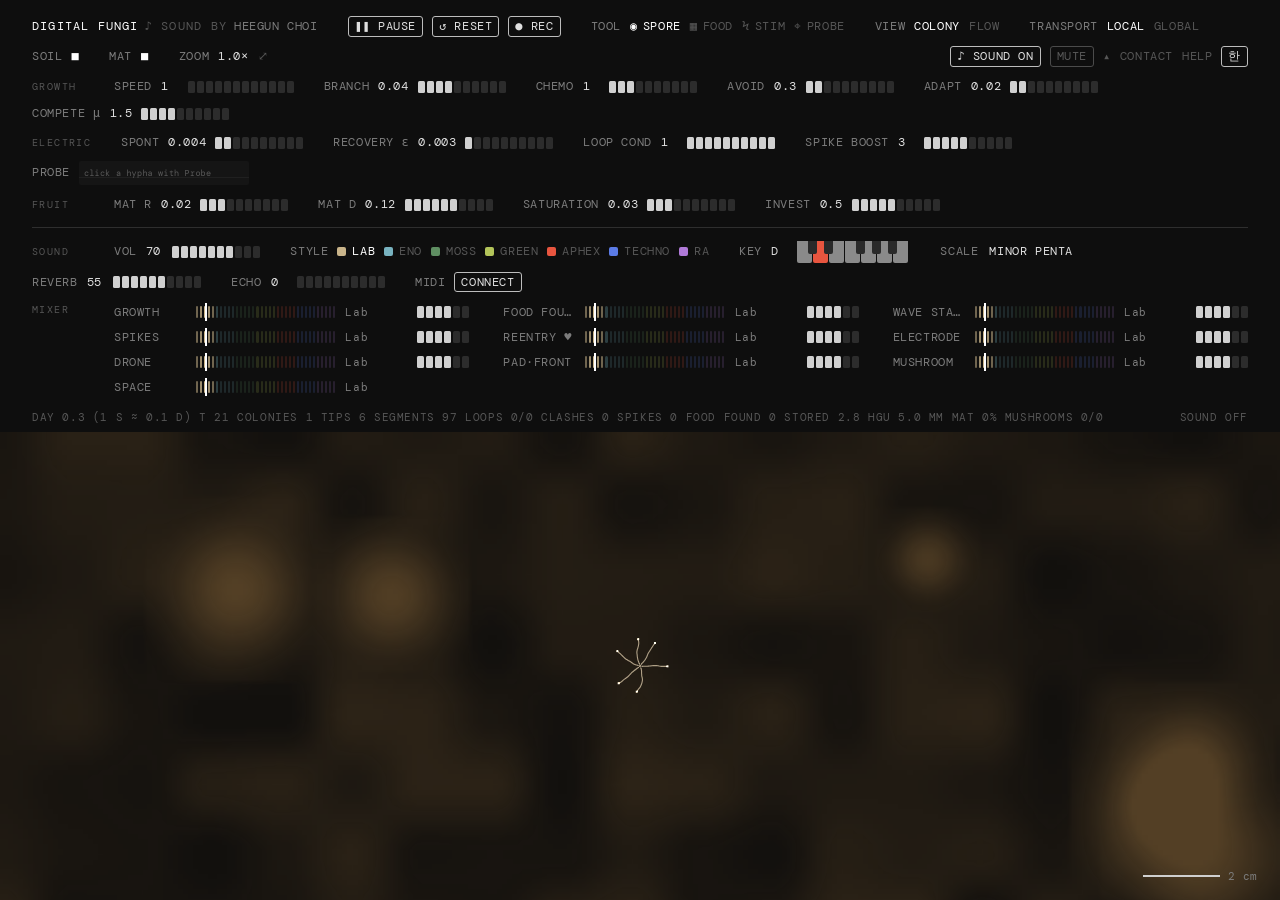
==== index.html @ 8b076d61 "Sound styles as one file each (defineStyle registry); add 90s Techno - Each style lives in src/style" ====
<!doctype html>
<html lang="en">
<head>
<meta charset="utf-8">
<meta name="viewport" content="width=device-width, initial-scale=1">
<title>Digital Fungi Sound</title>
<link rel="preconnect" href="https://fonts.googleapis.com">
<link rel="preconnect" href="https://fonts.gstatic.com" crossorigin>
<link href="https://fonts.googleapis.com/css2?family=DM+Mono:wght@400;500&display=swap" rel="stylesheet">
<style>
  :root {
    --bg: #0e0e0e;
    --fg: #e0e0e0;
    --strong: #ffffff;
    --muted: #7c7c7c;
    --muted-2: #565656;
    --muted-3: #2e2e2e;
    --bar-on: #d0d0d0;
    --bar-off: #2c2c2c;
    --red: #e8553f;
  }
  :root { color-scheme: dark; }  /* 한 가지 어두운 화면으로 정한 디자인 */
  * { box-sizing: border-box; }
  html, body { margin: 0; height: 100%; overflow: hidden; background: var(--bg); color: var(--fg);
    font: 12px/1.4 'DM Mono', ui-monospace, SFMono-Regular, Menlo, monospace; letter-spacing: 0.05em; }
  body { display: flex; flex-direction: column; user-select: none; }
  button { font: inherit; letter-spacing: inherit; color: inherit; background: none; border: 0; padding: 0; cursor: pointer; }

  /* ---------- 위쪽 조작 줄 ---------- */
  /* 조절 바는 화면의 60%까지, 넘치면 바 안에서 스크롤 (무대가 늘 남도록) */
  #bar { padding: 16px 32px 4px; display: flex; flex-direction: column; gap: 11px; flex-shrink: 0; max-height: 60%; overflow-y: auto; }
  .line { display: flex; flex-wrap: wrap; align-items: center; column-gap: 30px; row-gap: 9px; }
  /* 단계: 0 = 첫 줄만, 1 = + 성장 · 전기, 2 = + 소리 · 믹서 */
  #bar[data-level="0"] > .sim-row, #bar[data-level="0"] > .sound-row, #bar[data-level="1"] > .sound-row { display: none; }
  .rule { height: 1px; background: var(--muted-3); margin: 2px 0; }
  .title { color: var(--strong); text-transform: uppercase; letter-spacing: 0.1em; }
  .title small { color: var(--muted-2); font-size: inherit; margin-left: 6px; }
  .group { color: var(--muted-2); text-transform: uppercase; font-size: 10px; letter-spacing: 0.14em; min-width: 52px; }
  .ctl { display: inline-flex; align-items: center; gap: 9px; white-space: nowrap; }
  .lbl { color: var(--muted); text-transform: uppercase; }
  .lbl.nocase { text-transform: none; }  /* 대문자로 바꾸면 μ · ε가 그리스 대문자(M · E처럼 보임)가 된다 */
  output { color: var(--fg); min-width: 2.5ch; font-variant-numeric: tabular-nums; }
  .push { margin-left: auto; }
  .btn { border: 1px solid #bdbdbd; border-radius: 3px; padding: 1px 6px; text-transform: uppercase; color: var(--fg); }
  .btn:hover { background: #1d1d1d; }
  .btn.on { border-color: var(--red); color: var(--red); }
  .btn:disabled { opacity: 0.35; cursor: default; }
  .opt { color: var(--muted-2); text-transform: uppercase; }
  .opt:hover { color: var(--muted); }
  .opt.on { color: var(--strong); }
  .opt .g { margin-right: 5px; }
  .sw { display: inline-block; width: 9px; height: 9px; border-radius: 2px; margin-right: 6px; vertical-align: -1px; }
  .hidden { display: none; }

  /* 블록 막대: 끌거나 휠로 */
  .meter { display: inline-flex; gap: 2px; cursor: ew-resize; padding: 3px 0; touch-action: none; }
  .meter i { width: 7px; height: 12px; border-radius: 1.5px; background: var(--bar-off); }
  .meter i.on { background: var(--bar-on); }
  .meter:hover i.on { background: var(--strong); }

  /* 믹서: 이름 | 스타일 띠 | 섞인 상태 | 음량 */
  #mixer { display: grid; grid-template-columns: repeat(auto-fill, minmax(330px, 1fr)); column-gap: 34px; row-gap: 7px; }
  .chan { display: grid; grid-template-columns: 72px minmax(96px, 1fr) 62px 52px; align-items: center; gap: 10px; }
  .chan .lbl { overflow: hidden; text-overflow: ellipsis; }
  .chan output { color: var(--muted); font-size: 11px; overflow: hidden; }
  .track { position: relative; display: flex; gap: 2px; height: 18px; align-items: center; cursor: ew-resize; touch-action: none; }
  .track i { flex: 1; height: 12px; border-radius: 1.5px; }
  .track b { position: absolute; top: 0; bottom: 0; width: 2px; margin-left: -1px; background: var(--strong); pointer-events: none; }

  /* 건반: 으뜸음 고르기 */
  .keys { position: relative; width: 113px; height: 22px; cursor: pointer; }
  .keys span { position: absolute; top: 0; border-radius: 0 0 2px 2px; }
  .keys .w { width: 15px; height: 22px; background: #8a8a8a; }
  .keys .b { width: 9px; height: 13px; background: #2a2a2a; z-index: 1; }
  .keys span:hover { filter: brightness(1.25); }
  .keys span.on { background: var(--red); }
  select.plain { appearance: none; -webkit-appearance: none; background: none; border: 0; color: var(--fg); font: inherit;
    letter-spacing: inherit; text-transform: uppercase; cursor: pointer; padding: 0 2px; }
  select.plain option { background: #161616; }
  #scope { width: 170px; height: 24px; border-radius: 2px; }

  /* ---------- 상태 줄 + 무대 ---------- */
  #status { display: flex; justify-content: space-between; gap: 24px; padding: 10px 32px 6px; color: var(--muted-2);
    font-size: 11px; white-space: nowrap; overflow: hidden; text-transform: uppercase; }
  #status span { overflow: hidden; text-overflow: ellipsis; }
  /* 무대: 조작 줄 · 상태 줄 아래를 화면 끝까지 꽉 채운다 */
  #stage { position: relative; flex: 1; min-height: 160px; margin: 0; background-color: #0b0b0b; }
  #world { position: absolute; inset: 0; width: 100%; height: 100%; display: block; cursor: crosshair; touch-action: none; }
  #scalebar { position: absolute; right: 22px; bottom: 16px; display: flex; align-items: center; gap: 8px; pointer-events: none;
    color: var(--muted); font-size: 11px; }
  #scalebar i { display: block; height: 2px; background: #cfcfcf; }
  #help, #contact { position: absolute; padding: 12px 16px; line-height: 1.75;
    background: rgba(12, 12, 12, 0.94); border: 1px solid #333; border-radius: 3px; color: var(--fg); }
  #help { left: 18px; bottom: 18px; max-width: 620px; }
  /* 만든 사람 · 연락처: 도움말과 같은 판, 무대 오른쪽 위 */
  #contact { right: 18px; top: 18px; min-width: 300px; }
  #contact .who { color: var(--strong); text-transform: uppercase; letter-spacing: 0.1em; margin-bottom: 6px; }
  #contact dl { display: grid; grid-template-columns: 84px auto; column-gap: 12px; row-gap: 2px; margin: 0; align-items: center; }
  #contact dt { color: var(--muted); text-transform: uppercase; }
  #contact dd { margin: 0; display: flex; align-items: center; gap: 10px; white-space: nowrap; }
  #contact a { color: var(--fg); text-decoration: none; border-bottom: 1px solid var(--muted-3); }
  #contact a:hover, #contact a:focus-visible { color: var(--strong); border-bottom-color: var(--strong); }
  #contact .mail { user-select: text; }
  .byline { color: var(--muted-2); text-transform: uppercase; }
  .byline b { color: var(--muted); font-weight: 400; }
  /* 휴대폰 폭: 여백 16 px, 믹서는 한 줄씩 */
  @media (max-width: 600px) {
    #bar, #status { padding-left: 16px; padding-right: 16px; }
    #bar { max-height: 50%; }
    #mixer { grid-template-columns: minmax(0, 1fr); }
    .chan { grid-template-columns: 64px minmax(0, 1fr) 54px 48px; }
    .line { column-gap: 18px; }
    #help { left: 8px; right: 8px; bottom: 8px; }
    #contact { left: 8px; right: 8px; top: 8px; min-width: 0; }
  }
  #help b { color: var(--muted); font-weight: 400; text-transform: uppercase; margin-right: 6px; }
  #legend { margin-top: 6px; color: var(--muted); }
</style>
</head>
<body>

<header id="bar" data-level="2">
  <!-- 1: 제목 · 재생 · 도구 · 보기 · 언어 -->
  <div class="line">
    <span class="ctl"><span class="title">Digital Fungi<small>♪ sound</small></span><span class="byline">by <b>Heegun Choi</b></span></span>
    <span class="ctl">
      <button class="btn" id="pause"></button>
      <button class="btn" id="reset" data-i18n-title="reset.t"></button>
      <button class="btn" id="rec" data-i18n-title="rec.t"></button>
    </span>
    <span class="ctl" id="tools">
      <span class="lbl" data-i18n="tool"></span>
      <button class="opt on" data-tool="spore" data-i18n-title="tool.spore.t"><span class="g">◉</span><span data-i18n="tool.spore"></span></button>
      <button class="opt" data-tool="food" data-i18n-title="tool.food.t"><span class="g">▦</span><span data-i18n="tool.food"></span></button>
      <button class="opt" data-tool="stim" data-i18n-title="tool.stim.t"><span class="g">ϟ</span><span data-i18n="tool.stim"></span></button>
      <button class="opt" data-tool="probe" data-i18n-title="tool.probe.t"><span class="g">⌖</span><span data-i18n="tool.probe"></span></button>
    </span>
    <span class="ctl">
      <span class="lbl" data-i18n="view"></span>
      <button class="opt on" data-view="colony" data-i18n="view.colony"></button>
      <button class="opt" data-view="flow" data-i18n="view.flow"></button>
    </span>
    <span class="ctl" data-i18n-title="transport.t">
      <span class="lbl" data-i18n="transport"></span>
      <button class="opt on" data-transport="local" data-i18n="transport.local"></button>
      <button class="opt" data-transport="global" data-i18n="transport.global"></button>
    </span>
    <span class="ctl">
      <span class="lbl" data-i18n="soil"></span>
      <button class="opt on" id="soil">■</button>
    </span>
    <span class="ctl">
      <span class="lbl" data-i18n="mat"></span>
      <button class="opt on" id="matToggle">■</button>
    </span>
    <span class="ctl" data-i18n-title="zoom.t">
      <span class="lbl" data-i18n="zoom"></span>
      <output id="zoom">1.0×</output>
      <button class="opt" id="fit" data-i18n-title="fit.t">⤢</button>
    </span>
    <span class="ctl push">
      <button class="btn" id="soundOn" data-i18n-title="soundOn.t"></button>
      <button class="btn" id="mute" data-i18n-title="mute.t" disabled></button>
      <button class="opt" id="barToggle" data-i18n-title="bar.t">▴</button>
      <button class="opt" id="contactBtn" data-i18n="contact" data-i18n-title="contactTitle"></button>
      <button class="opt" id="helpBtn" data-i18n="help" data-i18n-title="helpTitle"></button>
      <button class="btn" id="lang" data-i18n="lang" data-i18n-title="langTitle"></button>
    </span>
  </div>

  <!-- 2: 성장 (한 번 펼치면) -->
  <div class="line sim-row">
    <span class="group" data-i18n="grow"></span>
    <span class="ctl"><span class="lbl" data-i18n="p.speed"></span><output></output><span class="meter"></span>
      <input type="range" class="hidden" id="speed" min="1" max="12" step="1" value="1"></span>
    <span class="ctl"><span class="lbl" data-i18n="p.branch"></span><output></output><span class="meter"></span>
      <input type="range" class="hidden" id="branch" min="0" max="0.1" step="0.002" value="0.04"></span>
    <span class="ctl"><span class="lbl" data-i18n="p.chemo"></span><output></output><span class="meter"></span>
      <input type="range" class="hidden" id="chemo" min="0" max="3" step="0.1" value="1"></span>
    <span class="ctl"><span class="lbl" data-i18n="p.avoid"></span><output></output><span class="meter"></span>
      <input type="range" class="hidden" id="avoid" min="0" max="2" step="0.05" value="0.3"></span>
    <span class="ctl"><span class="lbl" data-i18n="p.adapt"></span><output></output><span class="meter"></span>
      <input type="range" class="hidden" id="adapt" min="0.002" max="0.08" step="0.002" value="0.02"></span>
    <span class="ctl" data-i18n-title="p.flowExp.t"><span class="lbl nocase" data-i18n="p.flowExp"></span><output></output><span class="meter"></span>
      <input type="range" class="hidden" id="flowExp" min="0.5" max="3" step="0.1" value="1.5"></span>
  </div>

  <!-- 3: 전기 -->
  <div class="line sim-row">
    <span class="group" data-i18n="elec"></span>
    <span class="ctl" data-i18n-title="p.spontaneous.t"><span class="lbl" data-i18n="p.spontaneous"></span><output></output><span class="meter"></span>
      <input type="range" class="hidden" id="spontaneous" min="0" max="0.02" step="0.001" value="0.004"></span>
    <span class="ctl" data-i18n-title="p.elecRecovery.t"><span class="lbl nocase" data-i18n="p.elecRecovery"></span><output></output><span class="meter"></span>
      <input type="range" class="hidden" id="elecRecovery" min="0.001" max="0.02" step="0.001" value="0.003"></span>
    <span class="ctl" data-i18n-title="p.fusionConduct.t"><span class="lbl" data-i18n="p.fusionConduct"></span><output></output><span class="meter"></span>
      <input type="range" class="hidden" id="fusionConduct" min="0" max="1" step="0.05" value="1"></span>
    <span class="ctl" data-i18n-title="p.spikeResponse.t"><span class="lbl" data-i18n="p.spikeResponse"></span><output></output><span class="meter"></span>
      <input type="range" class="hidden" id="spikeResponse" min="0" max="6" step="0.5" value="3"></span>
    <span class="ctl"><span class="lbl" data-i18n="scope"></span><canvas id="scope" width="340" height="48"></canvas></span>
  </div>

  <!-- 3½: 매트 · 결실 -->
  <div class="line sim-row">
    <span class="group" data-i18n="fruitGrp"></span>
    <span class="ctl" data-i18n-title="p.matGrowth.t"><span class="lbl" data-i18n="p.matGrowth"></span><output></output><span class="meter"></span>
      <input type="range" class="hidden" id="matGrowth" min="0" max="0.06" step="0.002" value="0.02"></span>
    <span class="ctl" data-i18n-title="p.matSpread.t"><span class="lbl" data-i18n="p.matSpread"></span><output></output><span class="meter"></span>
      <input type="range" class="hidden" id="matSpread" min="0" max="0.2" step="0.01" value="0.12"></span>
    <span class="ctl" data-i18n-title="p.fruitSat.t"><span class="lbl" data-i18n="p.fruitSat"></span><output></output><span class="meter"></span>
      <input type="range" class="hidden" id="fruitSat" min="0" max="0.1" step="0.005" value="0.03"></span>
    <span class="ctl" data-i18n-title="p.fruitShare.t"><span class="lbl" data-i18n="p.fruitShare"></span><output></output><span class="meter"></span>
      <input type="range" class="hidden" id="fruitShare" min="0.1" max="0.9" step="0.05" value="0.5"></span>
  </div>

  <div class="rule sound-row"></div>

  <!-- 4: 소리 (한 번 더 펼치면). 소리 켜기 · 음소거는 어느 단계에서나 보이게 첫 줄에 -->
  <div class="line sound-row">
    <span class="group" data-i18n="sound"></span>
    <span class="ctl"><span class="lbl" data-i18n="volume"></span><output></output><span class="meter"></span>
      <input type="range" class="hidden" id="volume" min="0" max="1" step="0.01" value="0.7"></span>
    <span class="ctl" id="presets"><span class="lbl" data-i18n="style"></span></span>
    <span class="ctl"><span class="lbl" data-i18n="key"></span><output id="keyName"></output><span class="keys" id="keys"></span></span>
    <span class="ctl"><span class="lbl" data-i18n="scale"></span><select class="plain" id="soundScale"></select></span>
    <span class="ctl"><span class="lbl" data-i18n="reverb"></span><output></output><span class="meter"></span>
      <input type="range" class="hidden" id="reverb" min="0" max="1" step="0.01" value="0.55"></span>
    <span class="ctl" data-i18n-title="echo.t"><span class="lbl" data-i18n="echo"></span><output></output><span class="meter"></span>
      <input type="range" class="hidden" id="echo" min="0" max="1" step="0.01" value="0"></span>
    <span class="ctl" data-i18n-title="midi.t"><span class="lbl">MIDI</span>
      <button class="btn" id="midiBtn" data-i18n="midi.connect"></button>
      <select class="plain" id="midiOut" hidden></select></span>
  </div>

  <!-- 5: 믹서 (채널마다 스타일 띠 + 음량) -->
  <div class="line sound-row" style="align-items: start">
    <span class="group" data-i18n="mixer" data-i18n-title="mixer.t"></span>
    <div id="mixer" style="flex: 1"></div>
  </div>
</header>

<div id="status"><span id="simStats"></span><span id="soundStats"></span></div>

<main id="stage">
  <canvas id="world"></canvas>
  <div id="scalebar"><i></i><span></span></div>
  <div id="contact" hidden>
    <div class="who">Heegun Choi</div>
    <dl>
      <dt>Instagram</dt><dd><a href="https://www.instagram.com/biinggala/" target="_blank" rel="noopener">@biinggala ↗</a></dd>
      <dt>GitHub</dt><dd><a href="https://github.com/biinggala" target="_blank" rel="noopener">biinggala ↗</a></dd>
      <dt data-i18n="email"></dt><dd><span class="mail" id="mail">biinggala@gmail.com</span><button class="btn" id="copyMail" data-i18n="copy"></button></dd>
    </dl>
  </div>
  <div id="help" hidden>
    <div data-i18n-html="help.body"></div>
    <div id="legend"></div>
  </div>
</main>

<script src="src/i18n.js?v=18"></script>
<script src="src/mycelium.js?v=13"></script>
<script src="src/sound.js?v=24"></script>
<!-- 소리 스타일: 파일 하나에 하나. 이 순서가 믹서 손잡이의 왼쪽 → 오른쪽 (이웃끼리 섞인다) -->
<script src="src/styles/lab.js?v=1"></script>
<script src="src/styles/eno.js?v=1"></script>
<script src="src/styles/moss.js?v=1"></script>
<script src="src/styles/greenhouse.js?v=1"></script>
<script src="src/styles/aphex.js?v=1"></script>
<script src="src/styles/techno.js?v=1"></script>
<script src="src/styles/sunra.js?v=1"></script>
<script src="src/main.js?v=34"></script>
</body>
</html>
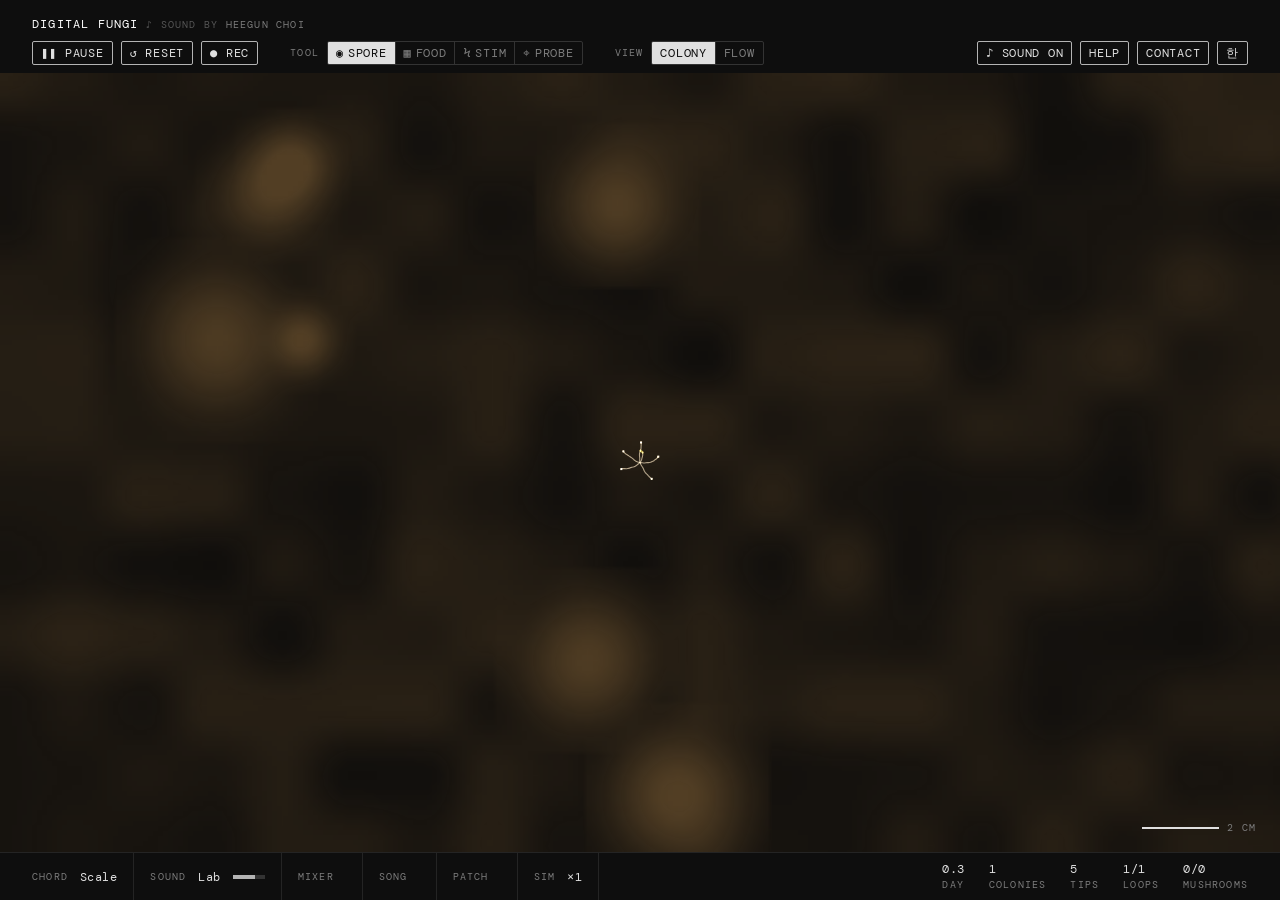
==== commit 687a2424: "Merge the design-system UI; fit sound styles into it - Style colours are ds.css category tokens (var" ====
--- a/index.html
+++ b/index.html
@@ -7,267 +7,398 @@
 <link rel="preconnect" href="https://fonts.googleapis.com">
 <link rel="preconnect" href="https://fonts.gstatic.com" crossorigin>
 <link href="https://fonts.googleapis.com/css2?family=DM+Mono:wght@400;500&display=swap" rel="stylesheet">
+<link rel="stylesheet" href="src/ds.css?v=3">
 <style>
-  :root {
-    --bg: #0e0e0e;
-    --fg: #e0e0e0;
-    --strong: #ffffff;
-    --muted: #7c7c7c;
-    --muted-2: #565656;
-    --muted-3: #2e2e2e;
-    --bar-on: #d0d0d0;
-    --bar-off: #2c2c2c;
-    --red: #e8553f;
+  /* 배치와 이 앱에만 있는 부품. 색 · 크기는 모두 src/ds.css 토큰 (mockups/lint-ds.sh로 검사) */
+  :root { color-scheme: dark; }
+  html, body { height: 100%; overflow: hidden; }
+  body { display: flex; flex-direction: column; user-select: none; }
+  .hidden { display: none !important; }
+
+  /* 무대 */
+  #stage { position: relative; flex: 1; min-height: calc(var(--u) * 5); margin: 0; background: var(--bg-stage); }
+  #world { position: absolute; inset: 0; width: 100%; height: 100%; display: block; cursor: crosshair; touch-action: none; }
+  #scalebar { position: absolute; right: var(--s6); bottom: var(--s4); display: flex; align-items: center; gap: var(--s2); pointer-events: none; }
+  #scalebar i { display: block; height: var(--stroke-2); background: var(--text-1); }
+  .stage-tools { display: none; position: absolute; left: var(--s4); right: var(--s4); bottom: var(--s4); justify-content: space-between; }
+  .stage-tools .seg { background: var(--bg-page); }
+
+  /* 겹쳐 뜨는 판: 도움말 · 연락처 */
+  .float { position: absolute; padding: var(--s3) var(--s4); background: var(--bg-page); border: var(--stroke) solid var(--line); line-height: var(--s6); }
+  #help { left: var(--s4); bottom: var(--s4); max-width: calc(var(--u) * 26); color: var(--text-2); }
+  #help b { color: var(--text-1); font-weight: 400; text-transform: uppercase; margin-right: var(--s2); }
+  #legend { margin-top: var(--s2); }
+  #legend .sw { margin-right: var(--s1); }
+  #contact { right: var(--s4); top: var(--s4); min-width: calc(var(--u) * 12); }
+  #contact dl { display: grid; grid-template-columns: calc(var(--col) + var(--s4)) auto; column-gap: var(--s3); margin: var(--s2) 0 0; align-items: center; }
+  #contact dd { margin: 0; display: flex; align-items: center; gap: var(--s2); white-space: nowrap; }
+  #contact a { color: var(--text-1); text-decoration: none; border-bottom: var(--stroke) solid var(--line-ctl); }
+  #contact a:hover, #contact a:focus-visible { color: var(--text-em); border-bottom-color: var(--text-em); }
+  #contact .mail { user-select: text; }
+
+  /* 판 */
+  .page { display: none; flex: 1; min-width: 0; }
+  .page.is-on { display: flex; }
+
+  /* 건반: 으뜸음 고르기. 고른 건반 = 선택 반전 */
+  .kb { position: relative; height: calc(var(--u) * 2 + var(--s2)); cursor: pointer; }
+  .kb i { position: absolute; top: 0; }
+  .kb .w { height: 100%; background: var(--line-ctl); border-right: var(--stroke) solid var(--bg-panel); }
+  .kb .b { height: 60%; background: var(--bg-stage); border: var(--stroke) solid var(--line-ctl); border-top: 0; z-index: 1; }
+  .kb i:hover { background: var(--text-3); }
+  .kb i.is-sel { background: var(--sel-bg); border-color: var(--sel-bg); }
+
+  .scales > button { text-transform: none; }
+  .styles > button { grid-template-columns: var(--s2) calc(var(--col) - var(--s2)) 1fr; }
+  select.plain { appearance: none; -webkit-appearance: none; height: var(--u); padding: 0 var(--s2); border: var(--stroke) solid var(--line-ctl); border-radius: var(--r);
+    background: var(--bg-panel); color: var(--text-1); font: inherit; letter-spacing: inherit; cursor: pointer; max-width: 100%; }
+  select.plain option { background: var(--bg-panel); }
+  .readouts { display: grid; grid-template-columns: repeat(auto-fill, minmax(calc(var(--col) + var(--s4)), 1fr)); gap: var(--s3) var(--s4); }
+  .readouts .ro { width: auto; align-items: flex-start; }
+  .readouts .v { white-space: nowrap; }
+
+  /* 믹서: 채널 = 이름 | 스타일 띠 | 섞인 상태 | 음량 */
+  #mixer { display: grid; grid-template-columns: repeat(auto-fill, minmax(calc(var(--col) * 6), 1fr)); column-gap: var(--s8); row-gap: var(--s1); }
+  .chan { display: grid; grid-template-columns: calc(var(--col) + var(--s6)) minmax(calc(var(--col) * 2), 1fr) calc(var(--col) + var(--s4)) var(--col); align-items: center; gap: var(--s3); height: var(--u); }
+  .chan .name { color: var(--text-2); overflow: hidden; text-overflow: ellipsis; white-space: nowrap; }
+  .chan .name.is-loud { color: var(--text-1); }
+  .chan output { color: var(--text-2); overflow: hidden; text-overflow: ellipsis; white-space: nowrap; }
+  /* 스타일 띠: 칸 6개 (스타일마다 하나). 윗선이 그 스타일의 범주색, 바탕은 섞인 정도만큼 밝다. 손잡이 = 흰 세로선 */
+  .track { position: relative; display: grid; gap: var(--stroke-2); height: var(--s4); cursor: ew-resize; touch-action: none; }
+  .track i { background: var(--fill); border-top: var(--stroke-2) solid; position: relative; }
+  .track i::after { content: ''; position: absolute; inset: 0; background: var(--fill-2); opacity: var(--w, 0); }
+  .track b { position: absolute; top: calc(var(--s1) * -1); bottom: calc(var(--s1) * -1); width: var(--stroke-2); margin-left: calc(var(--stroke) * -1); background: var(--text-em); pointer-events: none; }
+  .bar { cursor: ew-resize; touch-action: none; padding: var(--s2) 0; }
+
+  #scope { width: 100%; height: calc(var(--u) * 4); display: block; }
+
+  /* 곡: 장면 블록. 폭 = 길이(마디), 윗선 = 장면의 스타일 범주색, 지금 장면은 아래 신호색 막대로 진행 */
+  .arr { display: flex; gap: var(--stroke-2); height: calc(var(--u) * 3); }
+  .arr[hidden] { display: none; }
+  .scene { position: relative; min-width: calc(var(--col) + var(--s4)); background: var(--fill); border-top: var(--stroke-2) solid var(--text-3);
+    padding: var(--s1) var(--s2); display: flex; flex-direction: column; justify-content: space-between; overflow: hidden; cursor: pointer; text-align: left; }
+  .scene:hover { background: var(--line); }
+  .scene .lbl, .scene .t3 { white-space: nowrap; overflow: hidden; text-overflow: ellipsis; }
+  .scene.is-sel { background: var(--sel-bg); color: var(--sel-fg); }
+  .scene.is-sel .lbl, .scene.is-sel .t3 { color: var(--n6); }
+  .scene .run { position: absolute; left: 0; bottom: 0; height: var(--stroke-2); background: var(--live); }
+  .row-btns { display: flex; flex-wrap: wrap; gap: var(--s1); }
+
+  /* 패치 베이: 위 줄 = 소스(균사체), 아래 줄 = 목적지(소리). 잭 아래 막대 = 지금 값 */
+  .bay { position: relative; flex: 1; min-height: calc(var(--u) * 6); display: flex; flex-direction: column; justify-content: space-between; touch-action: none; }
+  .jrow { position: relative; z-index: 1; display: flex; justify-content: space-between; }
+  .jack { display: flex; flex-direction: column; align-items: center; gap: var(--s1); width: var(--col); cursor: crosshair; }
+  .jack svg { display: block; }
+  .jack .o { fill: var(--bg-panel); stroke: var(--text-3); }
+  .jack .i { fill: var(--bg-stage); stroke: var(--line-ctl); }
+  .jack.used .o { stroke: var(--text-1); }
+  .jack:hover .o, .jack.is-sel .o { stroke: var(--text-em); }
+  .jack.is-sel .i { fill: var(--sel-bg); }
+  .jack .meter { width: calc(var(--col) - var(--s4)); }
+  .cables { position: absolute; inset: 0; width: 100%; height: 100%; pointer-events: none; overflow: visible; }
+  .cables path { fill: none; stroke: var(--text-2); stroke-width: var(--stroke-2); }
+  .cables circle { fill: var(--text-2); }
+  .cables .is-sel path { stroke: var(--text-em); } .cables .is-sel circle { fill: var(--text-em); }
+  .cables .drag path { stroke: var(--text-1); stroke-dasharray: 4 4; }
+  .cablelist > button { grid-template-columns: 1fr calc(var(--col) - var(--s2)); }
+  .cablelist > button > :last-child { text-align: right; }
+
+  /* 화음: 근음 링 (5도권) */
+  .ring { display: block; margin: 0 auto; }
+  .ring .s { cursor: pointer; }
+  .ring .s path { fill: var(--fill); stroke: var(--bg-panel); stroke-width: var(--stroke-2); }
+  .ring .s text { fill: var(--text-3); font: var(--t-m) var(--font); }
+  .ring .s.near text { fill: var(--text-1); }
+  .ring .s:hover path { fill: var(--line); }
+  .ring .s.is-sel path { fill: var(--sel-bg); } .ring .s.is-sel text { fill: var(--sel-fg); }
+  .ring .c1 { fill: var(--text-em); font: var(--t-l) var(--font); }
+  .ring .c2 { fill: var(--text-2); font: var(--t-s) var(--font); letter-spacing: var(--t-s-track); }
+  .ring.is-off .s path { fill: var(--bg-panel); stroke: var(--fill); }
+  /* 구성음 건반 (보기 전용): 울리는 음 = 선택 반전, 근음 = 아래 홈 */
+  /* 두 옥타브 = 흰 건반 15개, 한 칸 1u. 판이 넓어도 늘어나지 않는다 */
+  .kb.show { cursor: default; width: calc(var(--u) * 15); max-width: 100%; }
+  .kb.show i:hover { background: inherit; }
+  .kb .w.on, .kb .b.on { background: var(--sel-bg); border-color: var(--sel-bg); }
+  .kb .root::after { content: ''; position: absolute; left: 25%; right: 25%; bottom: var(--s1); height: var(--stroke-2); background: var(--sel-fg); }
+  .prog { display: flex; gap: var(--s1); }
+  .prog span { flex: 1; height: var(--u); display: flex; align-items: center; justify-content: center; border: var(--stroke) solid var(--line-ctl); border-radius: var(--r); color: var(--text-2); white-space: nowrap; }
+  .prog span.is-sel { background: var(--sel-bg); color: var(--sel-fg); border-color: var(--sel-bg); }
+  /* 공간 XY: 가로 = 에코, 세로 = 잔향 */
+  .xy { position: relative; width: calc(var(--u) * 7); height: calc(var(--u) * 7); cursor: crosshair; touch-action: none;
+    background-image: linear-gradient(var(--fill) 1px, transparent 1px), linear-gradient(90deg, var(--fill) 1px, transparent 1px);
+    background-size: var(--u) var(--u); }
+  .xy .h, .xy .vv { position: absolute; background: var(--text-2); pointer-events: none; }
+  .xy .h { left: 0; right: 0; height: var(--stroke); } .xy .vv { top: 0; bottom: 0; width: var(--stroke); }
+  .xy .pt { position: absolute; width: var(--s2); height: var(--s2); margin: calc(var(--s1) * -1); background: var(--text-em); pointer-events: none; }
+
+  @media (max-width: 600px) {
+    .stage-tools { display: flex; }
+    .stage-tools .seg > button { min-width: var(--u); justify-content: center; }
+    #help { left: var(--s2); right: var(--s2); bottom: calc(var(--u) + var(--s6)); max-width: none; }
+    #contact { left: var(--s2); right: var(--s2); top: var(--s2); min-width: 0; }
+    #mixer { grid-template-columns: minmax(0, 1fr); }
+    .chan output { display: none; }
+    .chan { grid-template-columns: calc(var(--col) + var(--s4)) minmax(0, 1fr) calc(var(--col) - var(--s4)); gap: var(--s2); }
+    .xy { width: 100%; height: auto; aspect-ratio: 1; }
+    .arr { overflow-x: auto; }
+    .jack { width: auto; flex: 1; }
+    .jack .lbl { letter-spacing: .02em; }
+    .jack .meter { width: 70%; }
   }
-  :root { color-scheme: dark; }  /* 한 가지 어두운 화면으로 정한 디자인 */
-  * { box-sizing: border-box; }
-  html, body { margin: 0; height: 100%; overflow: hidden; background: var(--bg); color: var(--fg);
-    font: 12px/1.4 'DM Mono', ui-monospace, SFMono-Regular, Menlo, monospace; letter-spacing: 0.05em; }
-  body { display: flex; flex-direction: column; user-select: none; }
-  button { font: inherit; letter-spacing: inherit; color: inherit; background: none; border: 0; padding: 0; cursor: pointer; }
-
-  /* ---------- 위쪽 조작 줄 ---------- */
-  /* 조절 바는 화면의 60%까지, 넘치면 바 안에서 스크롤 (무대가 늘 남도록) */
-  #bar { padding: 16px 32px 4px; display: flex; flex-direction: column; gap: 11px; flex-shrink: 0; max-height: 60%; overflow-y: auto; }
-  .line { display: flex; flex-wrap: wrap; align-items: center; column-gap: 30px; row-gap: 9px; }
-  /* 단계: 0 = 첫 줄만, 1 = + 성장 · 전기, 2 = + 소리 · 믹서 */
-  #bar[data-level="0"] > .sim-row, #bar[data-level="0"] > .sound-row, #bar[data-level="1"] > .sound-row { display: none; }
-  .rule { height: 1px; background: var(--muted-3); margin: 2px 0; }
-  .title { color: var(--strong); text-transform: uppercase; letter-spacing: 0.1em; }
-  .title small { color: var(--muted-2); font-size: inherit; margin-left: 6px; }
-  .group { color: var(--muted-2); text-transform: uppercase; font-size: 10px; letter-spacing: 0.14em; min-width: 52px; }
-  .ctl { display: inline-flex; align-items: center; gap: 9px; white-space: nowrap; }
-  .lbl { color: var(--muted); text-transform: uppercase; }
-  .lbl.nocase { text-transform: none; }  /* 대문자로 바꾸면 μ · ε가 그리스 대문자(M · E처럼 보임)가 된다 */
-  output { color: var(--fg); min-width: 2.5ch; font-variant-numeric: tabular-nums; }
-  .push { margin-left: auto; }
-  .btn { border: 1px solid #bdbdbd; border-radius: 3px; padding: 1px 6px; text-transform: uppercase; color: var(--fg); }
-  .btn:hover { background: #1d1d1d; }
-  .btn.on { border-color: var(--red); color: var(--red); }
-  .btn:disabled { opacity: 0.35; cursor: default; }
-  .opt { color: var(--muted-2); text-transform: uppercase; }
-  .opt:hover { color: var(--muted); }
-  .opt.on { color: var(--strong); }
-  .opt .g { margin-right: 5px; }
-  .sw { display: inline-block; width: 9px; height: 9px; border-radius: 2px; margin-right: 6px; vertical-align: -1px; }
-  .hidden { display: none; }
-
-  /* 블록 막대: 끌거나 휠로 */
-  .meter { display: inline-flex; gap: 2px; cursor: ew-resize; padding: 3px 0; touch-action: none; }
-  .meter i { width: 7px; height: 12px; border-radius: 1.5px; background: var(--bar-off); }
-  .meter i.on { background: var(--bar-on); }
-  .meter:hover i.on { background: var(--strong); }
-
-  /* 믹서: 이름 | 스타일 띠 | 섞인 상태 | 음량 */
-  #mixer { display: grid; grid-template-columns: repeat(auto-fill, minmax(330px, 1fr)); column-gap: 34px; row-gap: 7px; }
-  .chan { display: grid; grid-template-columns: 72px minmax(96px, 1fr) 62px 52px; align-items: center; gap: 10px; }
-  .chan .lbl { overflow: hidden; text-overflow: ellipsis; }
-  .chan output { color: var(--muted); font-size: 11px; overflow: hidden; }
-  .track { position: relative; display: flex; gap: 2px; height: 18px; align-items: center; cursor: ew-resize; touch-action: none; }
-  .track i { flex: 1; height: 12px; border-radius: 1.5px; }
-  .track b { position: absolute; top: 0; bottom: 0; width: 2px; margin-left: -1px; background: var(--strong); pointer-events: none; }
-
-  /* 건반: 으뜸음 고르기 */
-  .keys { position: relative; width: 113px; height: 22px; cursor: pointer; }
-  .keys span { position: absolute; top: 0; border-radius: 0 0 2px 2px; }
-  .keys .w { width: 15px; height: 22px; background: #8a8a8a; }
-  .keys .b { width: 9px; height: 13px; background: #2a2a2a; z-index: 1; }
-  .keys span:hover { filter: brightness(1.25); }
-  .keys span.on { background: var(--red); }
-  select.plain { appearance: none; -webkit-appearance: none; background: none; border: 0; color: var(--fg); font: inherit;
-    letter-spacing: inherit; text-transform: uppercase; cursor: pointer; padding: 0 2px; }
-  select.plain option { background: #161616; }
-  #scope { width: 170px; height: 24px; border-radius: 2px; }
-
-  /* ---------- 상태 줄 + 무대 ---------- */
-  #status { display: flex; justify-content: space-between; gap: 24px; padding: 10px 32px 6px; color: var(--muted-2);
-    font-size: 11px; white-space: nowrap; overflow: hidden; text-transform: uppercase; }
-  #status span { overflow: hidden; text-overflow: ellipsis; }
-  /* 무대: 조작 줄 · 상태 줄 아래를 화면 끝까지 꽉 채운다 */
-  #stage { position: relative; flex: 1; min-height: 160px; margin: 0; background-color: #0b0b0b; }
-  #world { position: absolute; inset: 0; width: 100%; height: 100%; display: block; cursor: crosshair; touch-action: none; }
-  #scalebar { position: absolute; right: 22px; bottom: 16px; display: flex; align-items: center; gap: 8px; pointer-events: none;
-    color: var(--muted); font-size: 11px; }
-  #scalebar i { display: block; height: 2px; background: #cfcfcf; }
-  #help, #contact { position: absolute; padding: 12px 16px; line-height: 1.75;
-    background: rgba(12, 12, 12, 0.94); border: 1px solid #333; border-radius: 3px; color: var(--fg); }
-  #help { left: 18px; bottom: 18px; max-width: 620px; }
-  /* 만든 사람 · 연락처: 도움말과 같은 판, 무대 오른쪽 위 */
-  #contact { right: 18px; top: 18px; min-width: 300px; }
-  #contact .who { color: var(--strong); text-transform: uppercase; letter-spacing: 0.1em; margin-bottom: 6px; }
-  #contact dl { display: grid; grid-template-columns: 84px auto; column-gap: 12px; row-gap: 2px; margin: 0; align-items: center; }
-  #contact dt { color: var(--muted); text-transform: uppercase; }
-  #contact dd { margin: 0; display: flex; align-items: center; gap: 10px; white-space: nowrap; }
-  #contact a { color: var(--fg); text-decoration: none; border-bottom: 1px solid var(--muted-3); }
-  #contact a:hover, #contact a:focus-visible { color: var(--strong); border-bottom-color: var(--strong); }
-  #contact .mail { user-select: text; }
-  .byline { color: var(--muted-2); text-transform: uppercase; }
-  .byline b { color: var(--muted); font-weight: 400; }
-  /* 휴대폰 폭: 여백 16 px, 믹서는 한 줄씩 */
-  @media (max-width: 600px) {
-    #bar, #status { padding-left: 16px; padding-right: 16px; }
-    #bar { max-height: 50%; }
-    #mixer { grid-template-columns: minmax(0, 1fr); }
-    .chan { grid-template-columns: 64px minmax(0, 1fr) 54px 48px; }
-    .line { column-gap: 18px; }
-    #help { left: 8px; right: 8px; bottom: 8px; }
-    #contact { left: 8px; right: 8px; top: 8px; min-width: 0; }
-  }
-  #help b { color: var(--muted); font-weight: 400; text-transform: uppercase; margin-right: 6px; }
-  #legend { margin-top: 6px; color: var(--muted); }
 </style>
 </head>
 <body>
 
-<header id="bar" data-level="2">
-  <!-- 1: 제목 · 재생 · 도구 · 보기 · 언어 -->
-  <div class="line">
-    <span class="ctl"><span class="title">Digital Fungi<small>♪ sound</small></span><span class="byline">by <b>Heegun Choi</b></span></span>
-    <span class="ctl">
+<header class="top">
+  <div><span class="ttl">Digital Fungi</span> <span class="lbl lbl-3">♪ sound by</span> <span class="lbl">Heegun Choi</span></div>
+  <div class="row">
+    <span class="grp">
       <button class="btn" id="pause"></button>
       <button class="btn" id="reset" data-i18n-title="reset.t"></button>
       <button class="btn" id="rec" data-i18n-title="rec.t"></button>
     </span>
-    <span class="ctl" id="tools">
-      <span class="lbl" data-i18n="tool"></span>
-      <button class="opt on" data-tool="spore" data-i18n-title="tool.spore.t"><span class="g">◉</span><span data-i18n="tool.spore"></span></button>
-      <button class="opt" data-tool="food" data-i18n-title="tool.food.t"><span class="g">▦</span><span data-i18n="tool.food"></span></button>
-      <button class="opt" data-tool="stim" data-i18n-title="tool.stim.t"><span class="g">ϟ</span><span data-i18n="tool.stim"></span></button>
-      <button class="opt" data-tool="probe" data-i18n-title="tool.probe.t"><span class="g">⌖</span><span data-i18n="tool.probe"></span></button>
-    </span>
-    <span class="ctl">
-      <span class="lbl" data-i18n="view"></span>
-      <button class="opt on" data-view="colony" data-i18n="view.colony"></button>
-      <button class="opt" data-view="flow" data-i18n="view.flow"></button>
-    </span>
-    <span class="ctl" data-i18n-title="transport.t">
-      <span class="lbl" data-i18n="transport"></span>
-      <button class="opt on" data-transport="local" data-i18n="transport.local"></button>
-      <button class="opt" data-transport="global" data-i18n="transport.global"></button>
-    </span>
-    <span class="ctl">
-      <span class="lbl" data-i18n="soil"></span>
-      <button class="opt on" id="soil">■</button>
-    </span>
-    <span class="ctl">
-      <span class="lbl" data-i18n="mat"></span>
-      <button class="opt on" id="matToggle">■</button>
-    </span>
-    <span class="ctl" data-i18n-title="zoom.t">
-      <span class="lbl" data-i18n="zoom"></span>
-      <output id="zoom">1.0×</output>
-      <button class="opt" id="fit" data-i18n-title="fit.t">⤢</button>
-    </span>
-    <span class="ctl push">
+    <span class="grp hide-m"><span class="lbl" data-i18n="tool"></span>
+      <span class="seg">
+        <button data-tool="spore" data-i18n-title="tool.spore.t">◉ <span data-i18n="tool.spore"></span></button>
+        <button data-tool="food" data-i18n-title="tool.food.t">▦ <span data-i18n="tool.food"></span></button>
+        <button data-tool="stim" data-i18n-title="tool.stim.t">ϟ <span data-i18n="tool.stim"></span></button>
+        <button data-tool="probe" data-i18n-title="tool.probe.t">⌖ <span data-i18n="tool.probe"></span></button>
+      </span></span>
+    <span class="grp hide-m"><span class="lbl" data-i18n="view"></span>
+      <span class="seg"><button data-view="colony" data-i18n="view.colony"></button><button data-view="flow" data-i18n="view.flow"></button></span></span>
+    <span class="grp push">
       <button class="btn" id="soundOn" data-i18n-title="soundOn.t"></button>
-      <button class="btn" id="mute" data-i18n-title="mute.t" disabled></button>
-      <button class="opt" id="barToggle" data-i18n-title="bar.t">▴</button>
-      <button class="opt" id="contactBtn" data-i18n="contact" data-i18n-title="contactTitle"></button>
-      <button class="opt" id="helpBtn" data-i18n="help" data-i18n-title="helpTitle"></button>
+      <button class="btn" id="helpBtn" data-i18n-title="helpTitle"><span class="txt" data-i18n="help"></span><span class="ico-m">?</span></button>
+      <button class="btn hide-m" id="contactBtn" data-i18n="contact" data-i18n-title="contactTitle"></button>
       <button class="btn" id="lang" data-i18n="lang" data-i18n-title="langTitle"></button>
     </span>
   </div>
-
-  <!-- 2: 성장 (한 번 펼치면) -->
-  <div class="line sim-row">
-    <span class="group" data-i18n="grow"></span>
-    <span class="ctl"><span class="lbl" data-i18n="p.speed"></span><output></output><span class="meter"></span>
-      <input type="range" class="hidden" id="speed" min="1" max="12" step="1" value="1"></span>
-    <span class="ctl"><span class="lbl" data-i18n="p.branch"></span><output></output><span class="meter"></span>
-      <input type="range" class="hidden" id="branch" min="0" max="0.1" step="0.002" value="0.04"></span>
-    <span class="ctl"><span class="lbl" data-i18n="p.chemo"></span><output></output><span class="meter"></span>
-      <input type="range" class="hidden" id="chemo" min="0" max="3" step="0.1" value="1"></span>
-    <span class="ctl"><span class="lbl" data-i18n="p.avoid"></span><output></output><span class="meter"></span>
-      <input type="range" class="hidden" id="avoid" min="0" max="2" step="0.05" value="0.3"></span>
-    <span class="ctl"><span class="lbl" data-i18n="p.adapt"></span><output></output><span class="meter"></span>
-      <input type="range" class="hidden" id="adapt" min="0.002" max="0.08" step="0.002" value="0.02"></span>
-    <span class="ctl" data-i18n-title="p.flowExp.t"><span class="lbl nocase" data-i18n="p.flowExp"></span><output></output><span class="meter"></span>
-      <input type="range" class="hidden" id="flowExp" min="0.5" max="3" step="0.1" value="1.5"></span>
-  </div>
-
-  <!-- 3: 전기 -->
-  <div class="line sim-row">
-    <span class="group" data-i18n="elec"></span>
-    <span class="ctl" data-i18n-title="p.spontaneous.t"><span class="lbl" data-i18n="p.spontaneous"></span><output></output><span class="meter"></span>
-      <input type="range" class="hidden" id="spontaneous" min="0" max="0.02" step="0.001" value="0.004"></span>
-    <span class="ctl" data-i18n-title="p.elecRecovery.t"><span class="lbl nocase" data-i18n="p.elecRecovery"></span><output></output><span class="meter"></span>
-      <input type="range" class="hidden" id="elecRecovery" min="0.001" max="0.02" step="0.001" value="0.003"></span>
-    <span class="ctl" data-i18n-title="p.fusionConduct.t"><span class="lbl" data-i18n="p.fusionConduct"></span><output></output><span class="meter"></span>
-      <input type="range" class="hidden" id="fusionConduct" min="0" max="1" step="0.05" value="1"></span>
-    <span class="ctl" data-i18n-title="p.spikeResponse.t"><span class="lbl" data-i18n="p.spikeResponse"></span><output></output><span class="meter"></span>
-      <input type="range" class="hidden" id="spikeResponse" min="0" max="6" step="0.5" value="3"></span>
-    <span class="ctl"><span class="lbl" data-i18n="scope"></span><canvas id="scope" width="340" height="48"></canvas></span>
-  </div>
-
-  <!-- 3½: 매트 · 결실 -->
-  <div class="line sim-row">
-    <span class="group" data-i18n="fruitGrp"></span>
-    <span class="ctl" data-i18n-title="p.matGrowth.t"><span class="lbl" data-i18n="p.matGrowth"></span><output></output><span class="meter"></span>
-      <input type="range" class="hidden" id="matGrowth" min="0" max="0.06" step="0.002" value="0.02"></span>
-    <span class="ctl" data-i18n-title="p.matSpread.t"><span class="lbl" data-i18n="p.matSpread"></span><output></output><span class="meter"></span>
-      <input type="range" class="hidden" id="matSpread" min="0" max="0.2" step="0.01" value="0.12"></span>
-    <span class="ctl" data-i18n-title="p.fruitSat.t"><span class="lbl" data-i18n="p.fruitSat"></span><output></output><span class="meter"></span>
-      <input type="range" class="hidden" id="fruitSat" min="0" max="0.1" step="0.005" value="0.03"></span>
-    <span class="ctl" data-i18n-title="p.fruitShare.t"><span class="lbl" data-i18n="p.fruitShare"></span><output></output><span class="meter"></span>
-      <input type="range" class="hidden" id="fruitShare" min="0.1" max="0.9" step="0.05" value="0.5"></span>
-  </div>
-
-  <div class="rule sound-row"></div>
-
-  <!-- 4: 소리 (한 번 더 펼치면). 소리 켜기 · 음소거는 어느 단계에서나 보이게 첫 줄에 -->
-  <div class="line sound-row">
-    <span class="group" data-i18n="sound"></span>
-    <span class="ctl"><span class="lbl" data-i18n="volume"></span><output></output><span class="meter"></span>
-      <input type="range" class="hidden" id="volume" min="0" max="1" step="0.01" value="0.7"></span>
-    <span class="ctl" id="presets"><span class="lbl" data-i18n="style"></span></span>
-    <span class="ctl"><span class="lbl" data-i18n="key"></span><output id="keyName"></output><span class="keys" id="keys"></span></span>
-    <span class="ctl"><span class="lbl" data-i18n="scale"></span><select class="plain" id="soundScale"></select></span>
-    <span class="ctl"><span class="lbl" data-i18n="reverb"></span><output></output><span class="meter"></span>
-      <input type="range" class="hidden" id="reverb" min="0" max="1" step="0.01" value="0.55"></span>
-    <span class="ctl" data-i18n-title="echo.t"><span class="lbl" data-i18n="echo"></span><output></output><span class="meter"></span>
-      <input type="range" class="hidden" id="echo" min="0" max="1" step="0.01" value="0"></span>
-    <span class="ctl" data-i18n-title="midi.t"><span class="lbl">MIDI</span>
-      <button class="btn" id="midiBtn" data-i18n="midi.connect"></button>
-      <select class="plain" id="midiOut" hidden></select></span>
-  </div>
-
-  <!-- 5: 믹서 (채널마다 스타일 띠 + 음량) -->
-  <div class="line sound-row" style="align-items: start">
-    <span class="group" data-i18n="mixer" data-i18n-title="mixer.t"></span>
-    <div id="mixer" style="flex: 1"></div>
-  </div>
 </header>
-
-<div id="status"><span id="simStats"></span><span id="soundStats"></span></div>
 
 <main id="stage">
   <canvas id="world"></canvas>
-  <div id="scalebar"><i></i><span></span></div>
-  <div id="contact" hidden>
-    <div class="who">Heegun Choi</div>
+  <div id="scalebar"><i></i><span class="lbl"></span></div>
+  <div class="stage-tools">
+    <span class="seg"><button data-tool="spore">◉</button><button data-tool="food">▦</button><button data-tool="stim">ϟ</button><button data-tool="probe">⌖</button></span>
+    <span class="seg"><button data-view="colony" data-i18n="view.colony"></button><button data-view="flow" data-i18n="view.flow"></button></span>
+  </div>
+  <div id="contact" class="float" hidden>
+    <div class="lbl lbl-1">Heegun Choi</div>
     <dl>
-      <dt>Instagram</dt><dd><a href="https://www.instagram.com/biinggala/" target="_blank" rel="noopener">@biinggala ↗</a></dd>
-      <dt>GitHub</dt><dd><a href="https://github.com/biinggala" target="_blank" rel="noopener">biinggala ↗</a></dd>
-      <dt data-i18n="email"></dt><dd><span class="mail" id="mail">biinggala@gmail.com</span><button class="btn" id="copyMail" data-i18n="copy"></button></dd>
+      <dt class="lbl">Instagram</dt><dd><a href="https://www.instagram.com/biinggala/" target="_blank" rel="noopener">@biinggala ↗</a></dd>
+      <dt class="lbl">GitHub</dt><dd><a href="https://github.com/biinggala" target="_blank" rel="noopener">biinggala ↗</a></dd>
+      <dt class="lbl" data-i18n="email"></dt><dd><span class="mail" id="mail">biinggala@gmail.com</span><button class="btn" id="copyMail" data-i18n="copy"></button></dd>
     </dl>
   </div>
-  <div id="help" hidden>
+  <div id="help" class="float" hidden>
     <div data-i18n-html="help.body"></div>
     <div id="legend"></div>
   </div>
 </main>
 
-<script src="src/i18n.js?v=18"></script>
+<div class="panel" id="panel">
+
+  <!-- 화음 -->
+  <div class="page" id="p-chord">
+    <section class="mod c3">
+      <div class="mod-hd"><span class="lbl" data-i18n="ch.root"></span><span class="lbl lbl-3" data-i18n="ch.fifths"></span></div>
+      <div class="mod-body"><svg class="ring" id="ring" width="200" height="200" viewBox="-104 -104 208 208"></svg></div>
+    </section>
+    <section class="mod c2">
+      <div class="mod-hd"><span class="lbl" data-i18n="ch.quality"></span></div>
+      <div class="mod-body"><div class="list cols-2 scales" id="quals"></div></div>
+    </section>
+    <section class="mod c3">
+      <div class="mod-hd"><span class="lbl" data-i18n="ch.source"></span></div>
+      <div class="mod-body">
+        <div class="list" id="chordMode">
+          <button data-mode="scale" style="grid-template-columns:1fr auto"><span class="name" data-i18n="ch.m.scale"></span><span class="lbl" data-i18n="ch.m.scale.d"></span></button>
+          <button data-mode="hold" style="grid-template-columns:1fr auto"><span class="name" data-i18n="ch.m.hold"></span><span class="lbl" data-i18n="ch.m.hold.d"></span></button>
+          <button data-mode="network" style="grid-template-columns:1fr auto"><span class="name" data-i18n="ch.m.network"></span><span class="lbl" data-i18n="ch.m.network.d"></span></button>
+        </div>
+      </div>
+      <div class="mod-foot t3" id="chordHint"></div>
+    </section>
+    <section class="mod grow">
+      <div class="mod-hd"><span class="lbl" data-i18n="ch.now"></span><span class="val-em" id="chordNow"></span></div>
+      <div class="mod-body">
+        <div class="kb show" id="chordKb"></div>
+        <div class="encs" id="chordTones" style="justify-content:start"></div>
+      </div>
+      <div class="mod-foot"><div class="prog" id="prog"></div></div>
+    </section>
+    <section class="mod c3">
+      <div class="mod-hd"><span class="lbl" data-i18n="ch.space"></span></div>
+      <div class="mod-body"><div class="frame xy" id="xy"><i class="h"></i><i class="vv"></i><i class="pt"></i></div></div>
+      <div class="mod-foot encs"><span class="ro"><span class="v" id="xyEcho"></span><span class="lbl" data-i18n="echo"></span></span><span class="ro"><span class="v" id="xyRev"></span><span class="lbl" data-i18n="reverb"></span></span></div>
+    </section>
+  </div>
+
+  <!-- 소리 -->
+  <div class="page" id="p-sound">
+    <section class="mod c4">
+      <div class="mod-hd"><span class="lbl" data-i18n="style"></span><span class="lbl lbl-3" id="mixedTag" data-i18n="style.mix"></span></div>
+      <div class="mod-body"><div class="list styles" id="presets"></div></div>
+    </section>
+    <section class="mod c4">
+      <div class="mod-hd"><span class="lbl" data-i18n="key"></span></div>
+      <div class="mod-body"><span class="big" id="keyName"></span><div class="kb" id="keys"></div></div>
+    </section>
+    <section class="mod c4">
+      <div class="mod-hd"><span class="lbl" data-i18n="scale"></span></div>
+      <div class="mod-body"><div class="list cols-2 scales" id="scales"></div></div>
+    </section>
+    <section class="mod c4">
+      <div class="mod-hd"><span class="lbl" data-i18n="m.output"></span></div>
+      <div class="mod-body">
+        <div data-i18n-title="midi.t" style="display:flex;gap:var(--s2);align-items:center">
+          <span class="lbl">MIDI</span><button class="btn" id="midiBtn" data-i18n="midi.connect"></button><select class="plain" id="midiOut" hidden></select>
+        </div>
+      </div>
+      <div class="mod-foot encs">
+        <div class="enc ro"><output class="v"></output><span class="lbl" data-i18n="volume"></span><input type="range" class="hidden" id="volume" min="0" max="1" step="0.01" value="0.7"></div>
+        <div class="enc ro"><output class="v"></output><span class="lbl" data-i18n="reverb"></span><input type="range" class="hidden" id="reverb" min="0" max="1" step="0.01" value="0.55"></div>
+        <div class="enc ro" data-i18n-title="echo.t"><output class="v"></output><span class="lbl" data-i18n="echo"></span><input type="range" class="hidden" id="echo" min="0" max="1" step="0.01" value="0"></div>
+      </div>
+    </section>
+    <section class="mod grow">
+      <div class="mod-hd"><span class="lbl" data-i18n="m.now"></span><span class="lbl lbl-3" id="soundState"></span></div>
+      <div class="mod-body"><div class="readouts" id="soundStats"></div></div>
+    </section>
+  </div>
+
+  <!-- 믹서 -->
+  <div class="page" id="p-mixer">
+    <section class="mod grow">
+      <div class="mod-hd"><span class="lbl" data-i18n="mixer"></span><span class="lbl lbl-3 hide-m" data-i18n="mixer.t"></span></div>
+      <div class="mod-body"><div id="mixer"></div></div>
+    </section>
+  </div>
+
+  <!-- 곡 -->
+  <div class="page" id="p-song">
+    <section class="mod grow">
+      <div class="mod-hd"><span class="lbl" data-i18n="sg.arrange"></span><span class="lbl lbl-3 hide-m" data-i18n="sg.hint"></span></div>
+      <div class="mod-body"><div class="arr" id="arr"></div><div class="t3" id="songEmpty" data-i18n="sg.empty"></div></div>
+      <div class="mod-foot encs" style="grid-auto-columns:auto;column-gap:var(--s8);justify-content:start" id="songRo"></div>
+    </section>
+    <section class="mod c4">
+      <div class="mod-hd"><span class="lbl" data-i18n="sg.scene"></span><span class="val-em" id="sceneName"></span></div>
+      <div class="mod-body">
+        <span class="t2" id="sceneSum"></span>
+        <div style="display:flex;align-items:center;gap:var(--s2)"><span class="lbl" data-i18n="sg.next"></span>
+          <span class="seg" id="nextType"><button data-next="bars" data-i18n="sg.t.bars"></button><button data-next="tips" data-i18n="sg.t.tips"></button><button data-next="loops" data-i18n="sg.t.loops"></button><button data-next="fruit" data-i18n="sg.t.fruit"></button></span></div>
+        <div class="row-btns"><button class="btn" id="sceneLoad" data-i18n="sg.load"></button><button class="btn" id="sceneUpdate" data-i18n="sg.update"></button><button class="btn" id="sceneLeft">◂</button><button class="btn" id="sceneRight">▸</button><button class="btn" id="sceneDel" data-i18n="sg.delete"></button></div>
+      </div>
+      <div class="mod-foot encs">
+        <div class="enc ro"><output class="v"></output><span class="lbl" id="nextLbl"></span><input type="range" class="hidden" id="nextN" min="1" max="64" step="1" value="16"></div>
+        <div class="enc ro" data-i18n-title="sg.max.t"><output class="v"></output><span class="lbl" data-i18n="sg.max"></span><input type="range" class="hidden" id="nextMax" min="4" max="128" step="4" value="64"></div>
+      </div>
+    </section>
+    <section class="mod c3">
+      <div class="mod-hd"><span class="lbl" data-i18n="sg.transport"></span></div>
+      <div class="mod-body">
+        <span class="seg fill" id="songMode"><button data-smode="stop">■</button><button data-smode="song">▶ <span data-i18n="sg.play"></span></button><button data-smode="scene">⟲ <span data-i18n="sg.loop"></span></button></span>
+        <button class="btn" id="capture" data-i18n="sg.capture"></button>
+      </div>
+      <div class="mod-foot encs">
+        <div class="enc ro"><output class="v"></output><span class="lbl">BPM</span><input type="range" class="hidden" id="songBpm" min="40" max="200" step="1" value="88"></div>
+      </div>
+    </section>
+  </div>
+
+  <!-- 패치 -->
+  <div class="page" id="p-patch">
+    <section class="mod grow">
+      <div class="mod-hd"><span class="lbl" data-i18n="pt.bay"></span><span class="lbl lbl-3 hide-m" data-i18n="pt.hint"></span></div>
+      <div class="bay" id="bay"><div class="jrow" id="outs"></div><div class="jrow" id="ins"></div><svg class="cables" id="cables"></svg></div>
+    </section>
+    <section class="mod c4">
+      <div class="mod-hd"><span class="lbl" data-i18n="pt.cables"></span><span class="lbl lbl-3" id="cableCount"></span></div>
+      <div class="mod-body"><div class="list cablelist" id="cableList"></div><div class="t3" id="cableEmpty" data-i18n="pt.empty"></div></div>
+      <div class="mod-foot encs" style="align-items:end">
+        <div class="enc ro" data-i18n-title="pt.amt.t"><output class="v"></output><span class="lbl" data-i18n="pt.amt"></span><input type="range" class="hidden" id="cableAmt" min="-1" max="1" step="0.01" value="0.5"></div>
+        <button class="btn" id="cableDel" data-i18n="sg.delete" style="margin-bottom:var(--s4)"></button>
+      </div>
+    </section>
+  </div>
+
+  <!-- 시뮬레이션 -->
+  <div class="page" id="p-sim">
+    <section class="mod c3">
+      <div class="mod-hd"><span class="lbl" data-i18n="grow"></span></div>
+      <div class="mod-body"></div>
+      <div class="mod-foot encs rows-2" style="grid-template-columns:repeat(3, var(--col))">
+        <div class="enc ro"><output class="v"></output><span class="lbl" data-i18n="p.speed"></span><input type="range" class="hidden" id="speed" min="1" max="12" step="1" value="1"></div>
+        <div class="enc ro"><output class="v"></output><span class="lbl" data-i18n="p.branch"></span><input type="range" class="hidden" id="branch" min="0" max="0.1" step="0.002" value="0.04"></div>
+        <div class="enc ro"><output class="v"></output><span class="lbl" data-i18n="p.chemo"></span><input type="range" class="hidden" id="chemo" min="0" max="3" step="0.1" value="1"></div>
+        <div class="enc ro"><output class="v"></output><span class="lbl" data-i18n="p.avoid"></span><input type="range" class="hidden" id="avoid" min="0" max="2" step="0.05" value="0.3"></div>
+        <div class="enc ro"><output class="v"></output><span class="lbl" data-i18n="p.adapt"></span><input type="range" class="hidden" id="adapt" min="0.002" max="0.08" step="0.002" value="0.02"></div>
+        <div class="enc ro" data-i18n-title="p.flowExp.t"><output class="v"></output><span class="lbl" data-i18n="p.flowExp"></span><input type="range" class="hidden" id="flowExp" min="0.5" max="3" step="0.1" value="1.5"></div>
+      </div>
+    </section>
+    <section class="mod c2">
+      <div class="mod-hd"><span class="lbl" data-i18n="elec"></span></div>
+      <div class="mod-body"></div>
+      <div class="mod-foot encs rows-2" style="grid-template-columns:repeat(2, var(--col))">
+        <div class="enc ro" data-i18n-title="p.spontaneous.t"><output class="v"></output><span class="lbl" data-i18n="p.spontaneous"></span><input type="range" class="hidden" id="spontaneous" min="0" max="0.02" step="0.001" value="0.004"></div>
+        <div class="enc ro" data-i18n-title="p.elecRecovery.t"><output class="v"></output><span class="lbl" data-i18n="p.elecRecovery"></span><input type="range" class="hidden" id="elecRecovery" min="0.001" max="0.02" step="0.001" value="0.003"></div>
+        <div class="enc ro" data-i18n-title="p.fusionConduct.t"><output class="v"></output><span class="lbl" data-i18n="p.fusionConduct"></span><input type="range" class="hidden" id="fusionConduct" min="0" max="1" step="0.05" value="1"></div>
+        <div class="enc ro" data-i18n-title="p.spikeResponse.t"><output class="v"></output><span class="lbl" data-i18n="p.spikeResponse"></span><input type="range" class="hidden" id="spikeResponse" min="0" max="6" step="0.5" value="3"></div>
+      </div>
+    </section>
+    <section class="mod c2">
+      <div class="mod-hd"><span class="lbl" data-i18n="fruitGrp"></span></div>
+      <div class="mod-body"></div>
+      <div class="mod-foot encs rows-2" style="grid-template-columns:repeat(2, var(--col))">
+        <div class="enc ro" data-i18n-title="p.matGrowth.t"><output class="v"></output><span class="lbl" data-i18n="p.matGrowth"></span><input type="range" class="hidden" id="matGrowth" min="0" max="0.06" step="0.002" value="0.02"></div>
+        <div class="enc ro" data-i18n-title="p.matSpread.t"><output class="v"></output><span class="lbl" data-i18n="p.matSpread"></span><input type="range" class="hidden" id="matSpread" min="0" max="0.2" step="0.01" value="0.12"></div>
+        <div class="enc ro" data-i18n-title="p.fruitSat.t"><output class="v"></output><span class="lbl" data-i18n="p.fruitSat"></span><input type="range" class="hidden" id="fruitSat" min="0" max="0.1" step="0.005" value="0.03"></div>
+        <div class="enc ro" data-i18n-title="p.fruitShare.t"><output class="v"></output><span class="lbl" data-i18n="p.fruitShare"></span><input type="range" class="hidden" id="fruitShare" min="0.1" max="0.9" step="0.05" value="0.5"></div>
+      </div>
+    </section>
+    <section class="mod c4">
+      <div class="mod-hd"><span class="lbl" data-i18n="scope"></span><span class="lbl lbl-3" data-i18n="tool.probe.t"></span></div>
+      <div class="mod-body"><canvas class="frame" id="scope" width="560" height="192"></canvas></div>
+      <div class="mod-foot">
+        <div class="mod-hd" style="margin:0"><span class="lbl" data-i18n="m.env"></span></div>
+        <div style="display:flex;flex-wrap:wrap;gap:var(--s2)">
+          <span class="seg" data-i18n-title="transport.t"><button data-transport="local" data-i18n="transport.local"></button><button data-transport="global" data-i18n="transport.global"></button></span>
+          <button class="btn" id="soil"></button><button class="btn" id="matToggle"></button>
+          <button class="btn" id="fit" data-i18n-title="fit.t"><span>⤢</span> <output id="zoom">1.0×</output></button>
+        </div>
+      </div>
+    </section>
+    <section class="mod grow">
+      <div class="mod-hd"><span class="lbl" data-i18n="m.net"></span><span class="lbl is-live hidden" id="fullTag">full</span></div>
+      <div class="mod-body"><div class="readouts" id="simStats"></div></div>
+    </section>
+  </div>
+</div>
+
+<nav class="dock">
+  <div class="tab" data-p="chord" data-i18n-title="panel.t"><span class="lbl" data-i18n="page.chord"></span><span class="val" id="dkChord"></span></div>
+  <div class="tab" data-p="sound" data-i18n-title="panel.t"><span class="lbl" data-i18n="page.sound"></span><span class="val" id="dkStyle"></span><span class="meter" style="width:var(--s8)"><b id="dkVol"></b></span></div>
+  <div class="tab" data-p="mixer" data-i18n-title="panel.t"><span class="lbl" data-i18n="page.mixer"></span><span class="val" id="dkVoices"></span></div>
+  <div class="tab" data-p="song" data-i18n-title="panel.t"><span class="lbl" data-i18n="page.song"></span><span class="val" id="dkSong"></span></div>
+  <div class="tab" data-p="patch" data-i18n-title="panel.t"><span class="lbl" data-i18n="page.patch"></span><span class="val" id="dkPatch"></span></div>
+  <div class="tab" data-p="sim" data-i18n-title="panel.t"><span class="lbl" data-i18n="page.sim"></span><span class="val" id="dkSpeed"></span></div>
+  <div class="stats" id="dkStats"></div>
+</nav>
+
+<script src="src/i18n.js?v=24"></script>
 <script src="src/mycelium.js?v=13"></script>
-<script src="src/sound.js?v=24"></script>
+<script src="src/sound.js?v=27"></script>
 <!-- 소리 스타일: 파일 하나에 하나. 이 순서가 믹서 손잡이의 왼쪽 → 오른쪽 (이웃끼리 섞인다) -->
-<script src="src/styles/lab.js?v=1"></script>
-<script src="src/styles/eno.js?v=1"></script>
-<script src="src/styles/moss.js?v=1"></script>
-<script src="src/styles/greenhouse.js?v=1"></script>
-<script src="src/styles/aphex.js?v=1"></script>
-<script src="src/styles/techno.js?v=1"></script>
-<script src="src/styles/sunra.js?v=1"></script>
-<script src="src/main.js?v=34"></script>
+<script src="src/styles/lab.js?v=2"></script>
+<script src="src/styles/eno.js?v=2"></script>
+<script src="src/styles/moss.js?v=2"></script>
+<script src="src/styles/greenhouse.js?v=2"></script>
+<script src="src/styles/aphex.js?v=2"></script>
+<script src="src/styles/techno.js?v=2"></script>
+<script src="src/styles/sunra.js?v=2"></script>
+<script src="src/song.js?v=2"></script>
+<script src="src/patch.js?v=1"></script>
+<script src="src/main.js?v=42"></script>
 </body>
 </html>
--- a/src/ds.css
+++ b/src/ds.css
@@ -0,0 +1,225 @@
+/* =====================================================================
+   Digital Fungi — design system
+   규칙은 design-system.html에 정리. 화면 파일은 여기 있는 토큰과 클래스만 쓴다
+   (화면 파일 안에 색 값 · 임의 px 금지 — lint-ds.sh가 검사)
+   ===================================================================== */
+
+:root {
+  /* ---- 1. 중립 단계: 11칸. 이 밖의 회색은 없다 ---- */
+  --n0: #0a0a0a;   /* 무대 · 그래프 바닥 */
+  --n1: #0e0e0e;   /* 페이지 */
+  --n2: #121212;   /* 판 */
+  --n3: #191919;   /* 채움 (비어 있는 칸) */
+  --n4: #242424;   /* 구분선 */
+  --n5: #333333;   /* 꺼진 컨트롤 선 · 엔코더 궤도 */
+  --n6: #565656;   /* 3단 글자 (비활성 · 보조) */
+  --n7: #7c7c7c;   /* 2단 글자 (라벨) */
+  --n8: #b4b4b4;   /* 강한 선 · 2단 채움 */
+  --n9: #e0e0e0;   /* 1단 글자 · 선택 채움 */
+  --n10: #ffffff;  /* 강조 (페이지에 한두 곳) */
+
+  /* ---- 2. 의미 토큰: 화면은 이것만 쓴다 ---- */
+  --bg-stage: var(--n0);
+  --bg-page: var(--n1);
+  --bg-panel: var(--n2);
+  --fill: var(--n3);
+  --line: var(--n4);
+  --line-ctl: var(--n5);
+  --line-strong: var(--n8);
+  --text-1: var(--n9);
+  --text-2: var(--n7);
+  --text-3: var(--n6);
+  --text-em: var(--n10);
+  --sel-bg: var(--n9);      /* 선택 = 반전. 모든 선택 컨트롤 공통 */
+  --sel-fg: var(--n1);
+  --fill-2: var(--n8);      /* 켜졌지만 선택은 아닌 것 (구성음, 미터) */
+
+  /* ---- 3. 신호색: 단 하나. 뜻 = "지금 살아 움직이는 것" ----
+     재생 위치 · 현재 스텝 · 녹음 중 · 균사체가 움직이고 있는 값. 다른 데 쓰지 않는다 */
+  --live: #e8553f;
+
+  /* ---- 4. 범주색: 소리 스타일을 가리킬 때만 (견본 · 장면 윗선 · 악기 견본) ---- */
+  --c-lab: #c9b48a;
+  --c-eno: #78b3c0;
+  --c-moss: #5f8f62;
+  --c-green: #b3c45a;
+  --c-aphex: #d9654f;   /* 신호색과 구분되게 한 단계 누른 빨강 */
+  --c-techno: #5b7be6;
+  --c-ra: #b07ad8;
+
+  /* ---- 5. 글자: 한 서체, 세 크기 ---- */
+  --font: 'DM Mono', ui-monospace, SFMono-Regular, Menlo, monospace;
+  --t-s: 10px;  --t-s-track: .12em;   /* 라벨: 늘 대문자 */
+  --t-m: 12px;  --t-m-track: .04em;   /* 값 · 이름 */
+  --t-l: 16px;  --t-l-track: .06em;   /* 판마다 하나뿐인 주 표시 */
+  --lh: 16px;
+
+  /* ---- 6. 간격: 4의 배수만 ---- */
+  --s1: 4px; --s2: 8px; --s3: 12px; --s4: 16px; --s6: 24px; --s8: 32px;
+
+  /* ---- 7. 크기 단위 ---- */
+  --u: 24px;               /* 모든 조작 요소의 높이. 독 = 2u, 판 = 12u */
+  --col: 64px;             /* 열 하나 = 엔코더 하나의 폭 */
+  --gut: 8px;              /* 열 사이 */
+  --pad: 16px;             /* 모듈 안 여백 */
+  --r: 2px;                /* 조작 요소 모서리. 모듈 · 틀은 0 */
+  --stroke: 1px;
+  --stroke-2: 2px;         /* 엔코더 호 · 케이블 · 선택 표시 */
+}
+
+/* ---------- 기본 ---------- */
+* { box-sizing: border-box; }
+html, body { margin: 0; background: var(--bg-page); color: var(--text-1);
+  font: var(--t-m)/var(--lh) var(--font); letter-spacing: var(--t-m-track); font-variant-numeric: tabular-nums; }
+button { font: inherit; letter-spacing: inherit; color: inherit; background: none; border: 0; padding: 0; cursor: pointer; }
+
+/* ---------- 글자 ----------
+   규칙: 인터페이스 낱말(라벨 · 버튼 · 이름)은 대문자, 자료(숫자 · 음 이름 · 화음 기호)는 원래 글자 그대로 */
+.lbl { font-size: var(--t-s); letter-spacing: var(--t-s-track); text-transform: uppercase; color: var(--text-2); }
+.lbl-1 { color: var(--text-1); }
+.lbl-3 { color: var(--text-3); }
+.name { text-transform: uppercase; letter-spacing: .06em; }
+.val { color: var(--text-1); }
+.val-em { color: var(--text-em); }
+.big { font-size: var(--t-l); letter-spacing: var(--t-l-track); color: var(--text-em); }
+.t3 { color: var(--text-3); }
+.t2 { color: var(--text-2); }
+.keep { text-transform: none; }   /* μ · ε 같은 그리스 문자는 대문자로 바꾸지 않는다 */
+.is-live { color: var(--live) !important; }
+
+/* ---------- 버튼: 동작 하나 ---------- */
+.btn { height: var(--u); padding: 0 var(--s2); border: var(--stroke) solid var(--line-strong); border-radius: var(--r);
+  display: inline-flex; align-items: center; justify-content: center; gap: var(--s2); white-space: nowrap;
+  text-transform: uppercase; letter-spacing: .06em; color: var(--text-1); }
+.btn:hover { border-color: var(--text-em); color: var(--text-em); }
+.btn.is-off { border-color: var(--line-ctl); color: var(--text-2); }
+.btn:disabled { opacity: .35; cursor: default; }
+.btn.is-rec { border-color: var(--live); color: var(--live); }
+
+/* ---------- 선택 컨트롤: 세그먼트 · 목록. 선택 = 반전, 이것 하나 ---------- */
+.seg { display: inline-flex; height: var(--u); border: var(--stroke) solid var(--line-ctl); border-radius: var(--r); overflow: hidden; }
+.seg > button { padding: 0 var(--s2); color: var(--text-2); text-transform: uppercase; letter-spacing: .06em; white-space: nowrap;
+  border-right: var(--stroke) solid var(--line-ctl); display: inline-flex; align-items: center; gap: var(--s1); }
+.seg > button:last-child { border-right: 0; }
+.seg > button:hover { color: var(--text-1); }
+.seg > button.is-sel { background: var(--sel-bg); color: var(--sel-fg); }
+.seg.fill { display: flex; } .seg.fill > button { flex: 1; justify-content: center; }
+
+.list { display: flex; flex-direction: column; }
+.list.cols-2 { display: grid; grid-template-columns: 1fr 1fr; column-gap: var(--s1); }
+.list > button { height: var(--u); padding: 0 var(--s2); border-radius: var(--r); color: var(--text-2);
+  display: grid; align-items: center; text-align: left; column-gap: var(--s2); white-space: nowrap; }
+.list > button > * { overflow: hidden; text-overflow: ellipsis; }
+.list > button:hover { color: var(--text-1); background: var(--fill); }
+.list > button.is-sel { background: var(--sel-bg); color: var(--sel-fg); }
+.list > button.is-sel .t2, .list > button.is-sel .t3, .list > button.is-sel .lbl { color: var(--n6); }
+.list > button.is-sel .meter { --m-track: var(--n8); --m-fill: var(--n1); }
+
+/* ---------- 읽기값: 값 위 · 라벨 아래. 엔코더와 따로 놓인 값 모두 같은 모양 ---------- */
+.ro { display: inline-flex; flex-direction: column; align-items: center; width: var(--col); }
+.ro.left { align-items: flex-start; width: auto; }
+.ro > .v { color: var(--text-1); }
+.ro > .lbl { white-space: nowrap; }
+/* 엔코더 라벨은 열 폭(64)을 넘지 않는다: 길면 두 줄로 */
+.enc.ro > .lbl { white-space: normal; text-align: center; max-width: var(--col); line-height: var(--s3); min-height: var(--s6); }
+
+/* ---------- 엔코더 = 호 + 읽기값 ---------- */
+.enc { cursor: ns-resize; user-select: none; touch-action: none; }
+.enc svg { display: block; margin-bottom: var(--s1); }
+.enc .trk { stroke: var(--line-ctl); }
+.enc .arc { stroke: var(--text-1); }
+.enc .ndl { stroke: var(--text-em); }
+.enc.is-live .arc, .enc.is-live .ndl { stroke: var(--live); }
+.enc.is-live .v { color: var(--live); }
+.encs { display: grid; grid-auto-flow: column; grid-auto-columns: var(--col); gap: var(--s3) var(--gut); }
+.encs.rows-2 { grid-auto-flow: row; }
+
+/* ---------- 미터: 가로 막대 ---------- */
+.meter { --m-track: var(--line-ctl); --m-fill: var(--fill-2); display: block; height: var(--s1); background: var(--m-track); position: relative; }
+.meter > b { position: absolute; inset: 0 auto 0 0; background: var(--m-fill); }
+
+/* ---------- 견본: 범주색 ---------- */
+.sw { display: inline-block; width: var(--s2); height: var(--s2); border-radius: 1px; flex: none; }
+.sw.lab { background: var(--c-lab); } .sw.eno { background: var(--c-eno); } .sw.moss { background: var(--c-moss); }
+.sw.green { background: var(--c-green); } .sw.aphex { background: var(--c-aphex); } .sw.ra { background: var(--c-ra); }
+
+/* ---------- 틀: 그래프 · 패드 ---------- */
+.frame { border: var(--stroke) solid var(--line); background: var(--bg-stage); display: block; position: relative; }
+.frame .grid-line { stroke: var(--fill); }
+.frame .plot { stroke: var(--text-1); fill: none; }
+.frame .handle { fill: var(--bg-stage); stroke: var(--text-em); }
+
+/* ---------- 판 · 모듈 ----------
+   판은 12u (288px). 모듈 = 머리(1u) + 몸 + 발(엔코더 줄은 늘 바닥에 붙인다) */
+.panel { height: calc(var(--u) * 12); background: var(--bg-panel); border-top: var(--stroke) solid var(--line); display: flex; }
+.panel:not(.is-open) { display: none; }   /* 판은 열 때만 */
+.mod { display: flex; flex-direction: column; padding: var(--s3) var(--pad) var(--pad); border-right: var(--stroke) solid var(--line); min-width: 0; flex: none; }
+.mod:last-child { border-right: 0; }
+.mod.grow { flex: 1; }
+/* 폭은 열 수로만: n열 = n·64 + (n−1)·8 + 2·16 */
+.mod.c2 { width: calc(2 * var(--col) + 1 * var(--gut) + 2 * var(--pad)); }
+.mod.c3 { width: calc(3 * var(--col) + 2 * var(--gut) + 2 * var(--pad)); }
+.mod.c4 { width: calc(4 * var(--col) + 3 * var(--gut) + 2 * var(--pad)); }
+.mod.c5 { width: calc(5 * var(--col) + 4 * var(--gut) + 2 * var(--pad)); }
+.mod.c6 { width: calc(6 * var(--col) + 5 * var(--gut) + 2 * var(--pad)); }
+.mod-hd { height: var(--u); display: flex; align-items: center; justify-content: space-between; gap: var(--s4); margin-bottom: var(--s2); white-space: nowrap; }
+.mod-hd > .lbl:first-child { color: var(--text-1); }
+.mod-body { flex: 1; min-height: 0; display: flex; flex-direction: column; gap: var(--s2); }
+.mod-foot { margin-top: var(--s3); }
+
+/* ---------- 머리 줄 ---------- */
+.top { padding: var(--s4) var(--s8) var(--s2); background: var(--bg-page); }
+.top .ttl { color: var(--text-em); text-transform: uppercase; letter-spacing: .1em; }
+.top .row { display: flex; align-items: center; gap: var(--s8); height: var(--u); margin-top: var(--s2); }
+.top .grp { display: flex; align-items: center; gap: var(--s2); white-space: nowrap; }
+.push { margin-left: auto; }
+
+/* ---------- 독: 판 고르는 탭. 2u ---------- */
+.dock { display: flex; height: calc(var(--u) * 2); border-top: var(--stroke) solid var(--line); background: var(--bg-page); }
+.tab { display: flex; align-items: center; gap: var(--s3); padding: 0 var(--s4); border-right: var(--stroke) solid var(--line); white-space: nowrap; cursor: pointer; }
+.tab:first-child { padding-left: var(--s8); }
+.tab:hover { background: var(--fill); }
+.tab.is-sel { background: var(--sel-bg); color: var(--sel-fg); }
+.tab.is-sel .lbl, .tab.is-sel .t3 { color: var(--n6); }
+.tab.is-sel .val { color: var(--sel-fg); }
+.tab.is-sel .meter { --m-track: var(--n8); --m-fill: var(--n1); }
+.dock .stats { margin-left: auto; display: flex; align-items: center; gap: var(--s6); padding-right: var(--s8); }
+
+/* =====================================================================
+   모바일 (≤ 600 px) — 같은 토큰, 다른 배치. 규칙:
+   1. 터치 단위: u = 40 (손가락 최소 폭). 높이가 u인 모든 조작 요소가 함께 커진다
+   2. 모듈은 가로로 늘어서지 않고 세로로 쌓인다. 폭은 늘 100 %, 사이는 가로선
+   3. 판은 바닥 시트: 화면의 절반, 안에서 세로 스크롤
+   4. 독은 5칸 균등 탭. 값 · 통계는 숨기고 번호 + 이름만
+   5. 글자로 된 버튼은 기호만 남긴다 (.txt 숨김, .ico-m 보임)
+   ===================================================================== */
+.ico-m { display: none; }
+@media (max-width: 600px) {
+  :root { --u: 40px; --pad: 16px; }
+  .txt { display: none; }
+  .ico-m { display: inline; }
+  .btn { min-width: var(--u); }
+  .hide-m { display: none !important; }
+
+  .top { padding: var(--s3) var(--s4) var(--s2); }
+  .top .row { gap: var(--s2); }
+
+  .panel { height: 50vh; }
+  .panel > .page { flex-direction: column; overflow-y: auto; overscroll-behavior: contain; }
+  .mod, .mod.c2, .mod.c3, .mod.c4, .mod.c5, .mod.c6, .mod.grow { width: 100%; flex: none; border-right: 0; border-bottom: var(--stroke) solid var(--line); }
+  .mod:empty { display: none; }
+  /* 엔코더는 한 줄에 4개로 고정 (폰 폭 326 px에 4·64 + 3·8이 들어간다). 남는 것은 왼쪽 열에 맞춰 다음 줄 */
+  .encs { grid-auto-flow: row; grid-template-columns: repeat(4, var(--col)) !important; justify-content: space-between; }
+  .ro.left { white-space: nowrap; }
+  .mod-foot.encs { justify-content: space-between; }
+
+  .dock { height: calc(var(--s4) * 3); }
+  .dock .tab { flex: 1; justify-content: center; gap: var(--s1); padding: 0; flex-direction: column; }
+  .dock .tab:first-child { padding-left: 0; }
+  .dock .tab > :not(.lbl) { display: none; }
+  .dock .tab:last-of-type { border-right: 0; }
+  .dock .stats { display: none; }
+}
+
+/* 켜 두는 버튼 (도움말 · 연락처 판이 열려 있음 등): 선택 규칙과 같은 반전 */
+.btn.is-sel { background: var(--sel-bg); color: var(--sel-fg); border-color: var(--sel-bg); }
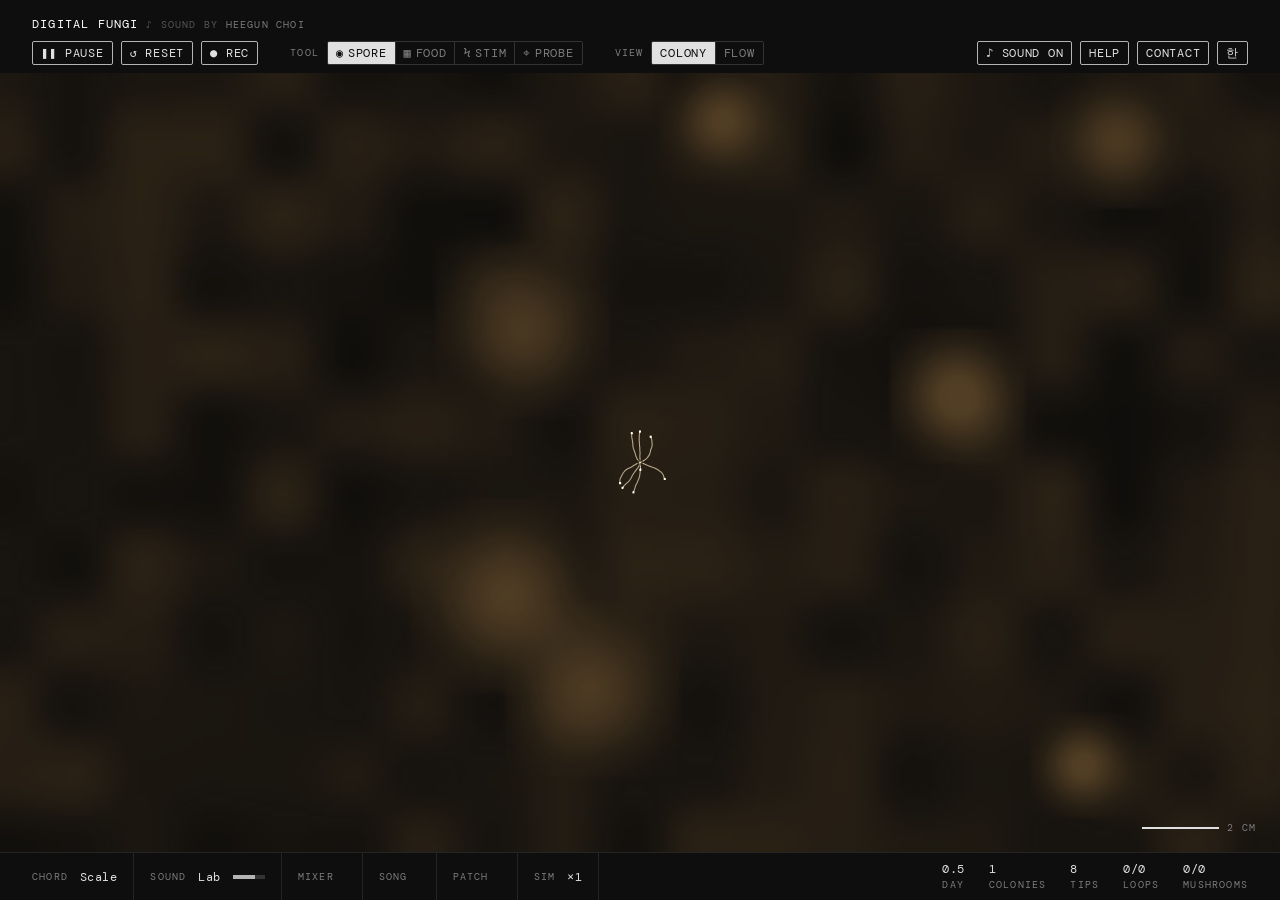
==== commit 96f880a4: "Chord panel: spell tones from the root, show home vs now - Chord tones are spelled by letter from th" ====
--- a/index.html
+++ b/index.html
@@ -123,6 +123,10 @@
   .prog { display: flex; gap: var(--s1); }
   .prog span { flex: 1; height: var(--u); display: flex; align-items: center; justify-content: center; border: var(--stroke) solid var(--line-ctl); border-radius: var(--r); color: var(--text-2); white-space: nowrap; }
   .prog span.is-sel { background: var(--sel-bg); color: var(--sel-fg); border-color: var(--sel-bg); }
+  .prog span:has(b) { flex-direction: column; height: auto; padding-block: var(--s1); min-width: 0; }
+  .prog span b { font-weight: inherit; font-size: var(--t-s); letter-spacing: var(--t-s-track); color: var(--text-3); }
+  .prog span.is-sel b { color: inherit; }
+  .ring .now { fill: var(--live); pointer-events: none; }
   /* 공간 XY: 가로 = 에코, 세로 = 잔향 */
   .xy { position: relative; width: calc(var(--u) * 7); height: calc(var(--u) * 7); cursor: crosshair; touch-action: none;
     background-image: linear-gradient(var(--fill) 1px, transparent 1px), linear-gradient(90deg, var(--fill) 1px, transparent 1px);
@@ -386,7 +390,7 @@
   <div class="stats" id="dkStats"></div>
 </nav>
 
-<script src="src/i18n.js?v=24"></script>
+<script src="src/i18n.js?v=25"></script>
 <script src="src/mycelium.js?v=13"></script>
 <script src="src/sound.js?v=27"></script>
 <!-- 소리 스타일: 파일 하나에 하나. 이 순서가 믹서 손잡이의 왼쪽 → 오른쪽 (이웃끼리 섞인다) -->
@@ -399,6 +403,6 @@
 <script src="src/styles/sunra.js?v=2"></script>
 <script src="src/song.js?v=2"></script>
 <script src="src/patch.js?v=1"></script>
-<script src="src/main.js?v=42"></script>
+<script src="src/main.js?v=44"></script>
 </body>
 </html>
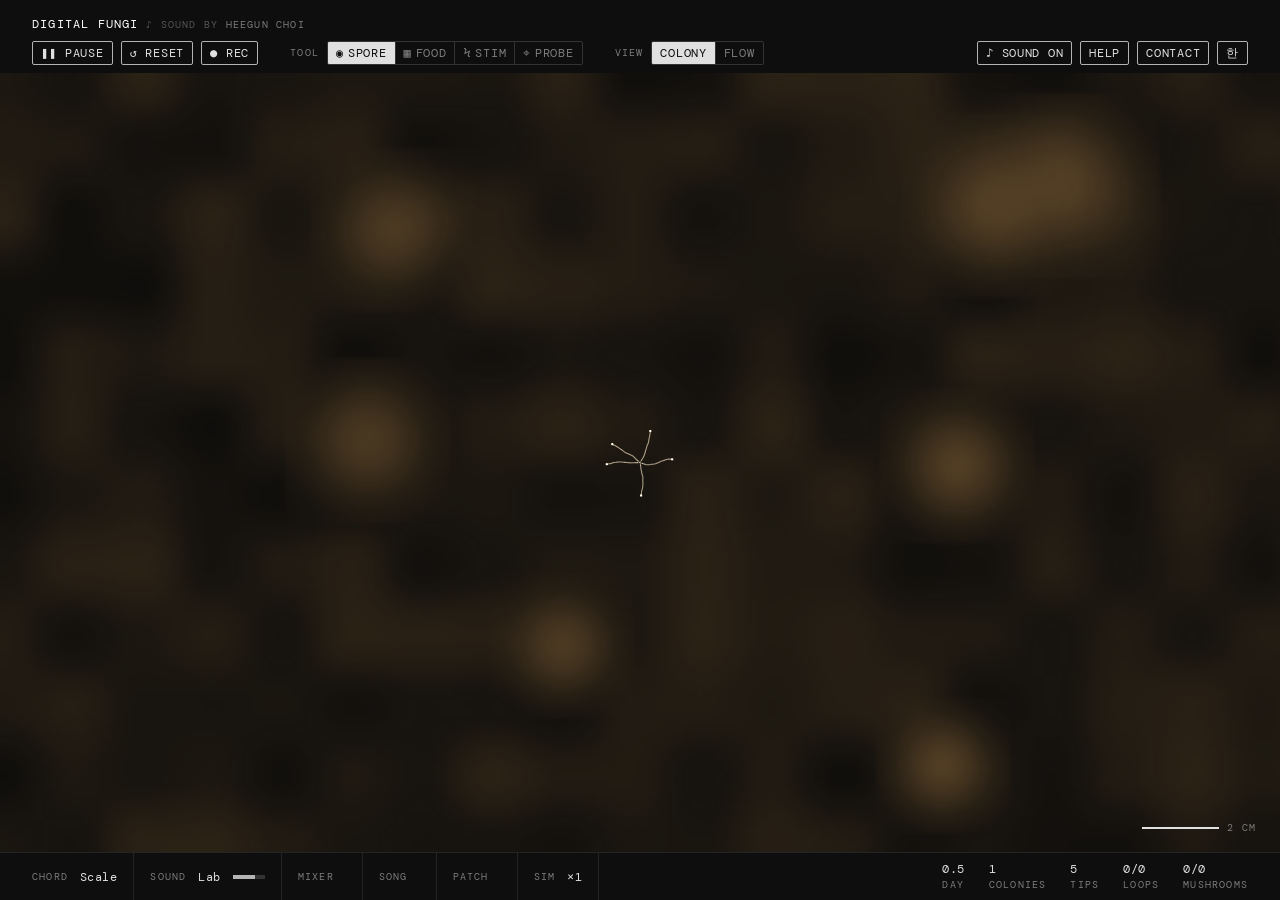
==== commit 51b62b96: "Drone and chord changes crossfade instead of gliding; consonant voicing - Drone and each pad voice r" ====
--- a/index.html
+++ b/index.html
@@ -392,14 +392,14 @@
 
 <script src="src/i18n.js?v=25"></script>
 <script src="src/mycelium.js?v=13"></script>
-<script src="src/sound.js?v=27"></script>
+<script src="src/sound.js?v=31"></script>
 <!-- 소리 스타일: 파일 하나에 하나. 이 순서가 믹서 손잡이의 왼쪽 → 오른쪽 (이웃끼리 섞인다) -->
 <script src="src/styles/lab.js?v=2"></script>
 <script src="src/styles/eno.js?v=2"></script>
-<script src="src/styles/moss.js?v=2"></script>
+<script src="src/styles/moss.js?v=3"></script>
 <script src="src/styles/greenhouse.js?v=2"></script>
 <script src="src/styles/aphex.js?v=2"></script>
-<script src="src/styles/techno.js?v=2"></script>
+<script src="src/styles/techno.js?v=3"></script>
 <script src="src/styles/sunra.js?v=2"></script>
 <script src="src/song.js?v=2"></script>
 <script src="src/patch.js?v=1"></script>
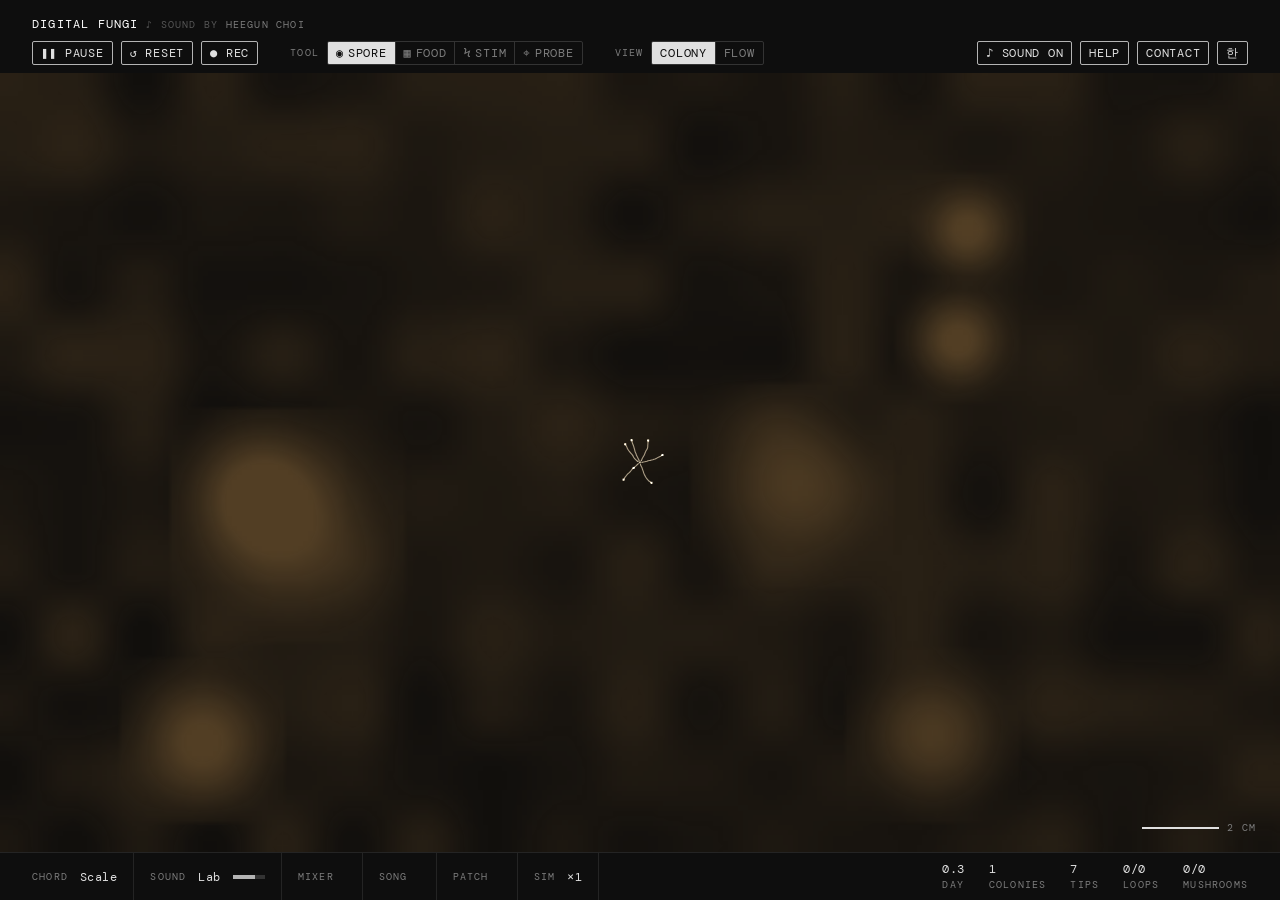
==== commit f7f9a174: "Let the top row, dock and panel scroll sideways when the window is narrow Between the phone layout (" ====
--- a/index.html
+++ b/index.html
@@ -11,7 +11,16 @@
 <style>
   /* 배치와 이 앱에만 있는 부품. 색 · 크기는 모두 src/ds.css 토큰 (mockups/lint-ds.sh로 검사) */
   :root { color-scheme: dark; }
-  html, body { height: 100%; overflow: hidden; }
+  html, body { height: 100%; overflow: hidden; overflow: clip; }  /* clip: 넘친 줄 때문에 페이지 전체가 옆으로 밀리지 않게 */
+  /* 화면보다 넓어지는 줄(상단 줄 · 독 · 열린 판)은 그 줄만 가로로 넘긴다 — 터치는 밀어서, 트랙패드는 가로로, 마우스는 휠로 (main.js) */
+  .top .row, .dock, .panel > .page { overflow-x: auto; overscroll-behavior-x: contain; scrollbar-width: none; }
+  .top .row::-webkit-scrollbar, .dock::-webkit-scrollbar, .panel > .page::-webkit-scrollbar { display: none; }
+  .dock > * { flex: none; }
+  /* 넘친 쪽 가장자리를 흐리게: 옆에 더 있다는 표시 (main.js가 is-more-l · is-more-r를 붙인다) */
+  .is-more-r { mask-image: linear-gradient(to right, black calc(100% - var(--s8)), transparent); }
+  .is-more-l { mask-image: linear-gradient(to left, black calc(100% - var(--s8)), transparent); }
+  .is-more-l.is-more-r { mask-image: linear-gradient(to right, transparent, black var(--s8), black calc(100% - var(--s8)), transparent); }
+  .mod.grow { min-width: calc(var(--col) * 4 + var(--gut) * 3 + var(--pad) * 2); }
   body { display: flex; flex-direction: column; user-select: none; }
   .hidden { display: none !important; }
 
@@ -403,6 +412,6 @@
 <script src="src/styles/sunra.js?v=2"></script>
 <script src="src/song.js?v=2"></script>
 <script src="src/patch.js?v=1"></script>
-<script src="src/main.js?v=44"></script>
+<script src="src/main.js?v=46"></script>
 </body>
 </html>
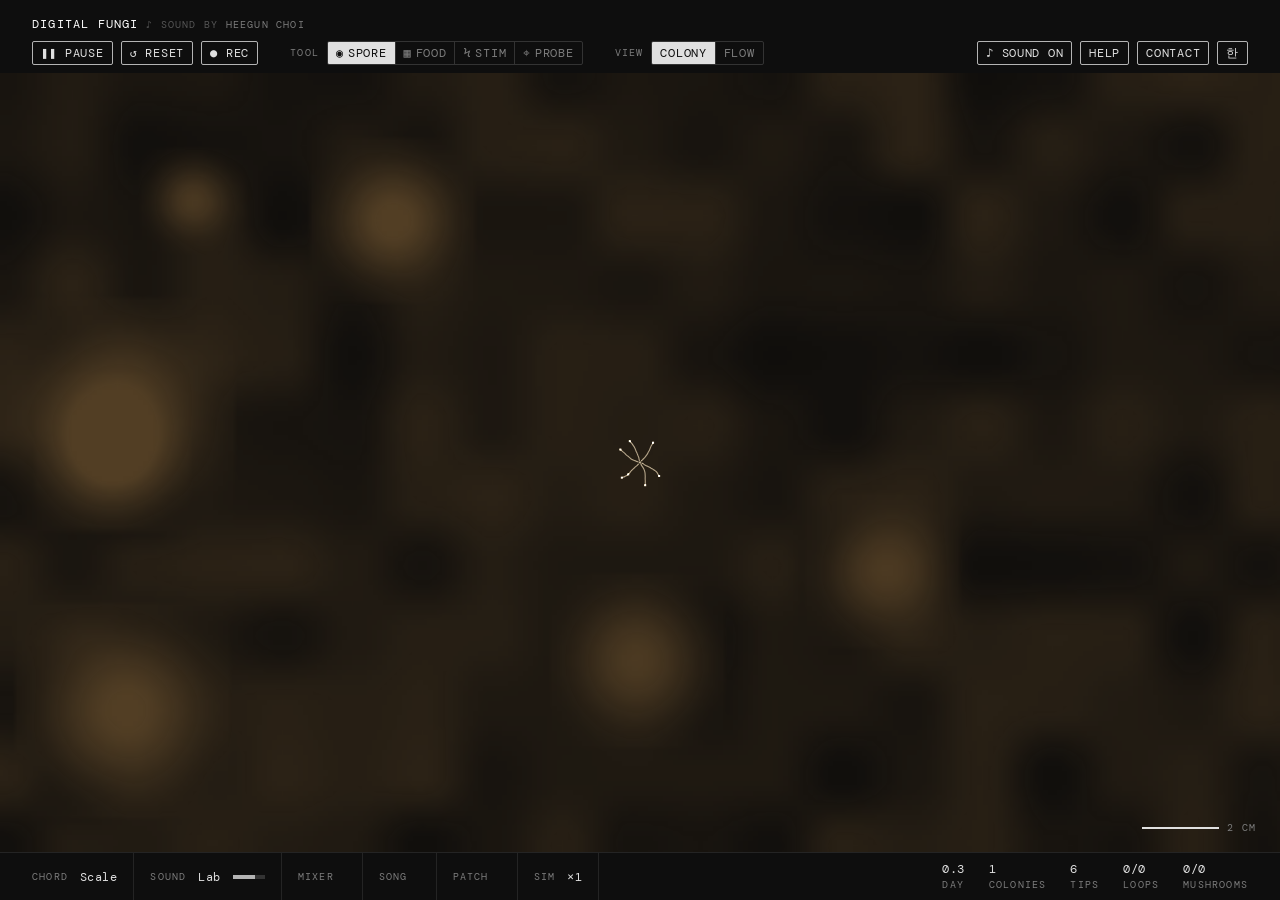
==== commit e119cd11: "Mixer fits the panel between phone and wide layouts From 601 to 900 px the mixer fell to one column " ====
--- a/index.html
+++ b/index.html
@@ -14,7 +14,11 @@
   html, body { height: 100%; overflow: hidden; overflow: clip; }  /* clip: 넘친 줄 때문에 페이지 전체가 옆으로 밀리지 않게 */
   /* 화면보다 넓어지는 줄(상단 줄 · 독 · 열린 판)은 그 줄만 가로로 넘긴다 — 터치는 밀어서, 트랙패드는 가로로, 마우스는 휠로 (main.js) */
   .top .row, .dock, .panel > .page { overflow-x: auto; overscroll-behavior-x: contain; scrollbar-width: none; }
-  .top .row::-webkit-scrollbar, .dock::-webkit-scrollbar, .panel > .page::-webkit-scrollbar { display: none; }
+  .top .row::-webkit-scrollbar, .dock::-webkit-scrollbar { display: none; }
+  /* 판은 세로로도 넘칠 수 있으니 가는 스크롤바는 보인다 (가로 막대만 숨김) */
+  .panel > .page { scrollbar-width: thin; scrollbar-color: var(--line-ctl) transparent; }
+  .panel > .page::-webkit-scrollbar { width: var(--s1); height: 0; }
+  .panel > .page::-webkit-scrollbar-thumb { background: var(--line-ctl); }
   .dock > * { flex: none; }
   /* 넘친 쪽 가장자리를 흐리게: 옆에 더 있다는 표시 (main.js가 is-more-l · is-more-r를 붙인다) */
   .is-more-r { mask-image: linear-gradient(to right, black calc(100% - var(--s8)), transparent); }
@@ -72,6 +76,12 @@
   .chan .name { color: var(--text-2); overflow: hidden; text-overflow: ellipsis; white-space: nowrap; }
   .chan .name.is-loud { color: var(--text-1); }
   .chan output { color: var(--text-2); overflow: hidden; text-overflow: ellipsis; white-space: nowrap; }
+  /* 휴대폰과 넓은 화면 사이: 한 줄에 열 채널이 다 서면 판(12u)을 넘쳐 독을 가리므로, 섞임 글자를 빼고 두 단으로 */
+  @media (max-width: 900px) {   /* 600 px 이하는 아래 휴대폰 규칙이 다시 한 단으로 덮는다 */
+    #mixer { grid-template-columns: repeat(2, minmax(0, 1fr)); column-gap: var(--s6); }
+    .chan output { display: none; }
+    .chan { grid-template-columns: calc(var(--col) + var(--s4)) minmax(0, 1fr) calc(var(--col) - var(--s4)); gap: var(--s2); }
+  }
   /* 스타일 띠: 칸 6개 (스타일마다 하나). 윗선이 그 스타일의 범주색, 바탕은 섞인 정도만큼 밝다. 손잡이 = 흰 세로선 */
   .track { position: relative; display: grid; gap: var(--stroke-2); height: var(--s4); cursor: ew-resize; touch-action: none; }
   .track i { background: var(--fill); border-top: var(--stroke-2) solid; position: relative; }
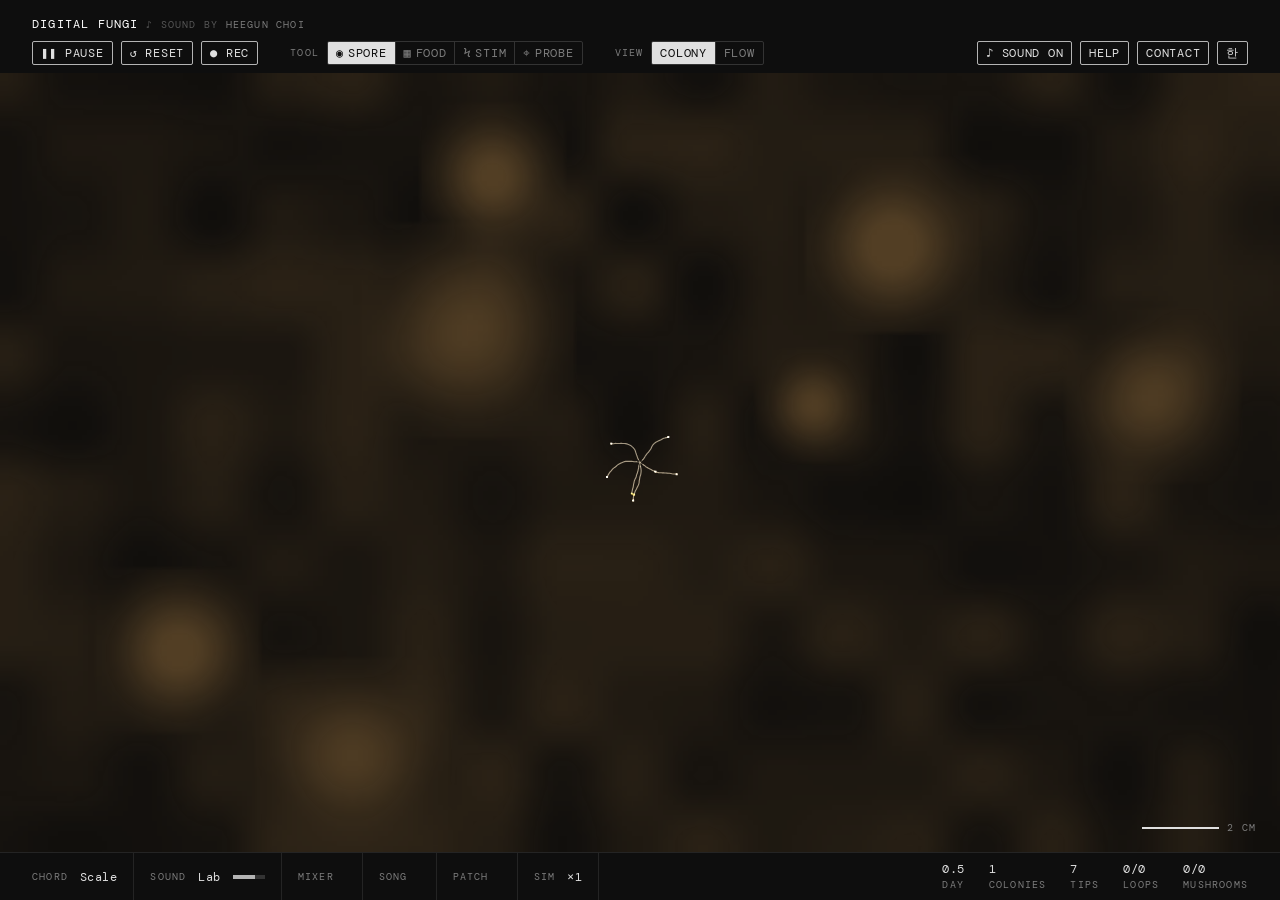
==== commit 32251e49: "Phone: grab handle on the bottom sheet closes the panel Tap it or drag it down; the sheet follows th" ====
--- a/index.html
+++ b/index.html
@@ -7,7 +7,7 @@
 <link rel="preconnect" href="https://fonts.googleapis.com">
 <link rel="preconnect" href="https://fonts.gstatic.com" crossorigin>
 <link href="https://fonts.googleapis.com/css2?family=DM+Mono:wght@400;500&display=swap" rel="stylesheet">
-<link rel="stylesheet" href="src/ds.css?v=3">
+<link rel="stylesheet" href="src/ds.css?v=4">
 <style>
   /* 배치와 이 앱에만 있는 부품. 색 · 크기는 모두 src/ds.css 토큰 (mockups/lint-ds.sh로 검사) */
   :root { color-scheme: dark; }
@@ -220,6 +220,7 @@
 </main>
 
 <div class="panel" id="panel">
+  <button class="sheet-grip" id="panelGrip" data-i18n-title="panel.close"><i></i></button>
 
   <!-- 화음 -->
   <div class="page" id="p-chord">
@@ -409,7 +410,7 @@
   <div class="stats" id="dkStats"></div>
 </nav>
 
-<script src="src/i18n.js?v=25"></script>
+<script src="src/i18n.js?v=26"></script>
 <script src="src/mycelium.js?v=13"></script>
 <script src="src/sound.js?v=31"></script>
 <!-- 소리 스타일: 파일 하나에 하나. 이 순서가 믹서 손잡이의 왼쪽 → 오른쪽 (이웃끼리 섞인다) -->
@@ -422,6 +423,6 @@
 <script src="src/styles/sunra.js?v=2"></script>
 <script src="src/song.js?v=2"></script>
 <script src="src/patch.js?v=1"></script>
-<script src="src/main.js?v=46"></script>
+<script src="src/main.js?v=47"></script>
 </body>
 </html>
--- a/src/ds.css
+++ b/src/ds.css
@@ -153,6 +153,10 @@
    판은 12u (288px). 모듈 = 머리(1u) + 몸 + 발(엔코더 줄은 늘 바닥에 붙인다) */
 .panel { height: calc(var(--u) * 12); background: var(--bg-panel); border-top: var(--stroke) solid var(--line); display: flex; }
 .panel:not(.is-open) { display: none; }   /* 판은 열 때만 */
+.panel { flex-direction: column; }
+.panel > .page { flex: 1; min-height: 0; }
+/* 바닥 시트 손잡이: 폰에서만. 누르거나 아래로 끌면 판을 닫는다 */
+.sheet-grip { display: none; }
 .mod { display: flex; flex-direction: column; padding: var(--s3) var(--pad) var(--pad); border-right: var(--stroke) solid var(--line); min-width: 0; flex: none; }
 .mod:last-child { border-right: 0; }
 .mod.grow { flex: 1; }
@@ -205,6 +209,9 @@
   .top .row { gap: var(--s2); }
 
   .panel { height: 50vh; }
+  .sheet-grip { display: flex; flex: none; align-items: center; justify-content: center; gap: var(--s2); height: var(--s8);
+    border-bottom: var(--stroke) solid var(--line); touch-action: none; color: var(--text-3); }
+  .sheet-grip i { display: block; width: var(--s8); height: var(--s1); border-radius: var(--r); background: var(--line-ctl); }
   .panel > .page { flex-direction: column; overflow-y: auto; overscroll-behavior: contain; }
   .mod, .mod.c2, .mod.c3, .mod.c4, .mod.c5, .mod.c6, .mod.grow { width: 100%; flex: none; border-right: 0; border-bottom: var(--stroke) solid var(--line); }
   .mod:empty { display: none; }
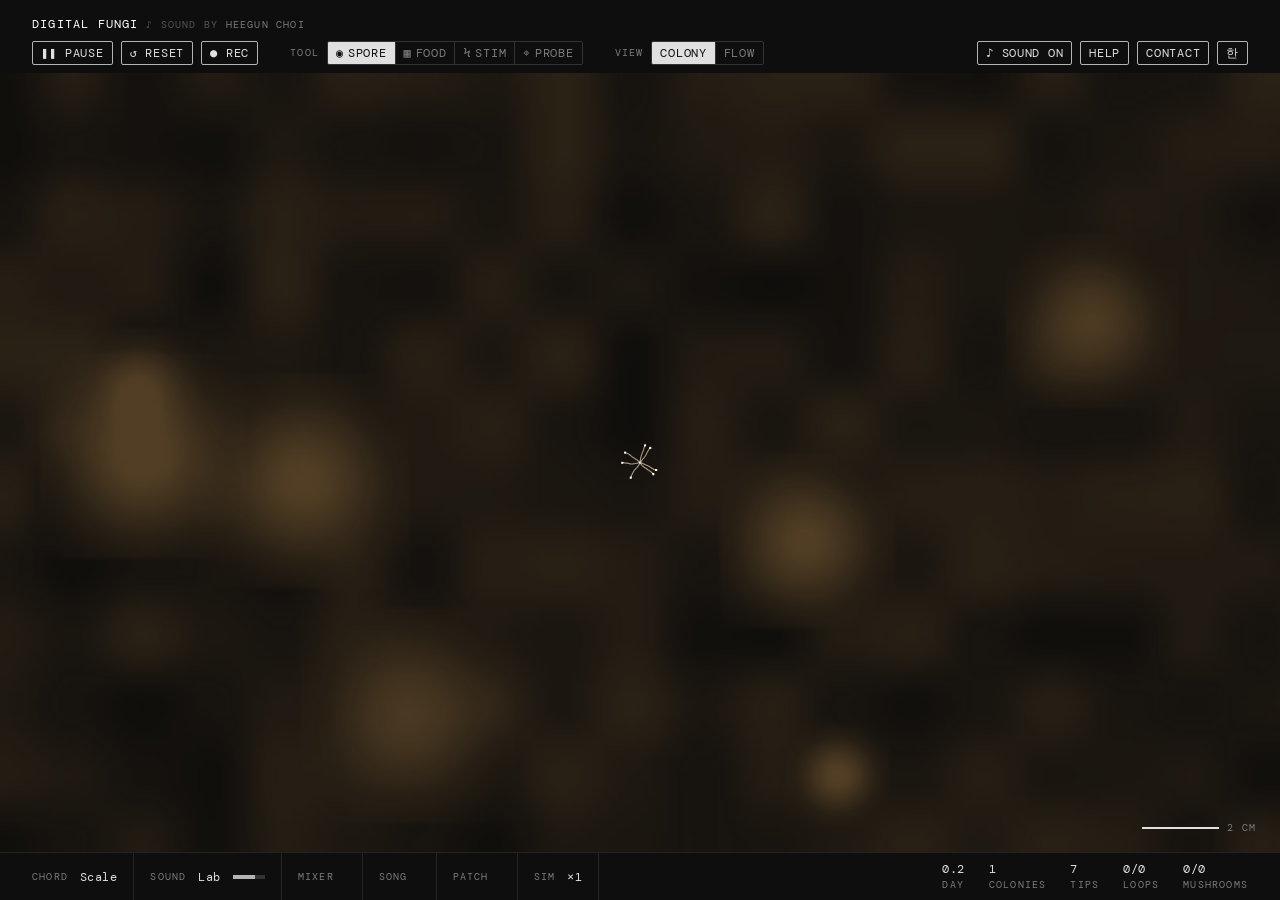
==== commit e874a40e: "Phone: keep the dock on screen in mobile browsers Use the dynamic viewport height (100dvh) instead o" ====
--- a/index.html
+++ b/index.html
@@ -2,16 +2,18 @@
 <html lang="en">
 <head>
 <meta charset="utf-8">
-<meta name="viewport" content="width=device-width, initial-scale=1">
+<meta name="viewport" content="width=device-width, initial-scale=1, viewport-fit=cover">
 <title>Digital Fungi Sound</title>
 <link rel="preconnect" href="https://fonts.googleapis.com">
 <link rel="preconnect" href="https://fonts.gstatic.com" crossorigin>
 <link href="https://fonts.googleapis.com/css2?family=DM+Mono:wght@400;500&display=swap" rel="stylesheet">
-<link rel="stylesheet" href="src/ds.css?v=4">
+<link rel="stylesheet" href="src/ds.css?v=5">
 <style>
   /* 배치와 이 앱에만 있는 부품. 색 · 크기는 모두 src/ds.css 토큰 (mockups/lint-ds.sh로 검사) */
   :root { color-scheme: dark; }
   html, body { height: 100%; overflow: hidden; overflow: clip; }  /* clip: 넘친 줄 때문에 페이지 전체가 옆으로 밀리지 않게 */
+  /* 폰 브라우저는 100%가 아래 도구 막대 뒤까지 닿아 독이 가려진다 → 실제로 보이는 높이(dvh)로. 아이폰 홈 막대만큼 아래 여백 */
+  body { height: 100vh; height: 100dvh; }
   /* 화면보다 넓어지는 줄(상단 줄 · 독 · 열린 판)은 그 줄만 가로로 넘긴다 — 터치는 밀어서, 트랙패드는 가로로, 마우스는 휠로 (main.js) */
   .top .row, .dock, .panel > .page { overflow-x: auto; overscroll-behavior-x: contain; scrollbar-width: none; }
   .top .row::-webkit-scrollbar, .dock::-webkit-scrollbar { display: none; }
@@ -156,6 +158,7 @@
 
   @media (max-width: 600px) {
     .stage-tools { display: flex; }
+    #stage { min-height: calc(var(--u) * 3); }
     .stage-tools .seg > button { min-width: var(--u); justify-content: center; }
     #help { left: var(--s2); right: var(--s2); bottom: calc(var(--u) + var(--s6)); max-width: none; }
     #contact { left: var(--s2); right: var(--s2); top: var(--s2); min-width: 0; }
--- a/src/ds.css
+++ b/src/ds.css
@@ -208,7 +208,8 @@
   .top { padding: var(--s3) var(--s4) var(--s2); }
   .top .row { gap: var(--s2); }
 
-  .panel { height: 50vh; }
+  /* 판은 화면의 절반까지, 화면이 짧으면 줄어든다 (독은 늘 보여야 한다) */
+  .panel { height: auto; flex: 0 1 50vh; flex: 0 1 50dvh; min-height: 0; }
   .sheet-grip { display: flex; flex: none; align-items: center; justify-content: center; gap: var(--s2); height: var(--s8);
     border-bottom: var(--stroke) solid var(--line); touch-action: none; color: var(--text-3); }
   .sheet-grip i { display: block; width: var(--s8); height: var(--s1); border-radius: var(--r); background: var(--line-ctl); }
@@ -220,7 +221,7 @@
   .ro.left { white-space: nowrap; }
   .mod-foot.encs { justify-content: space-between; }
 
-  .dock { height: calc(var(--s4) * 3); }
+  .dock { height: calc(var(--s4) * 3 + env(safe-area-inset-bottom, 0px)); padding-bottom: env(safe-area-inset-bottom, 0px); }
   .dock .tab { flex: 1; justify-content: center; gap: var(--s1); padding: 0; flex-direction: column; }
   .dock .tab:first-child { padding-left: 0; }
   .dock .tab > :not(.lbl) { display: none; }
